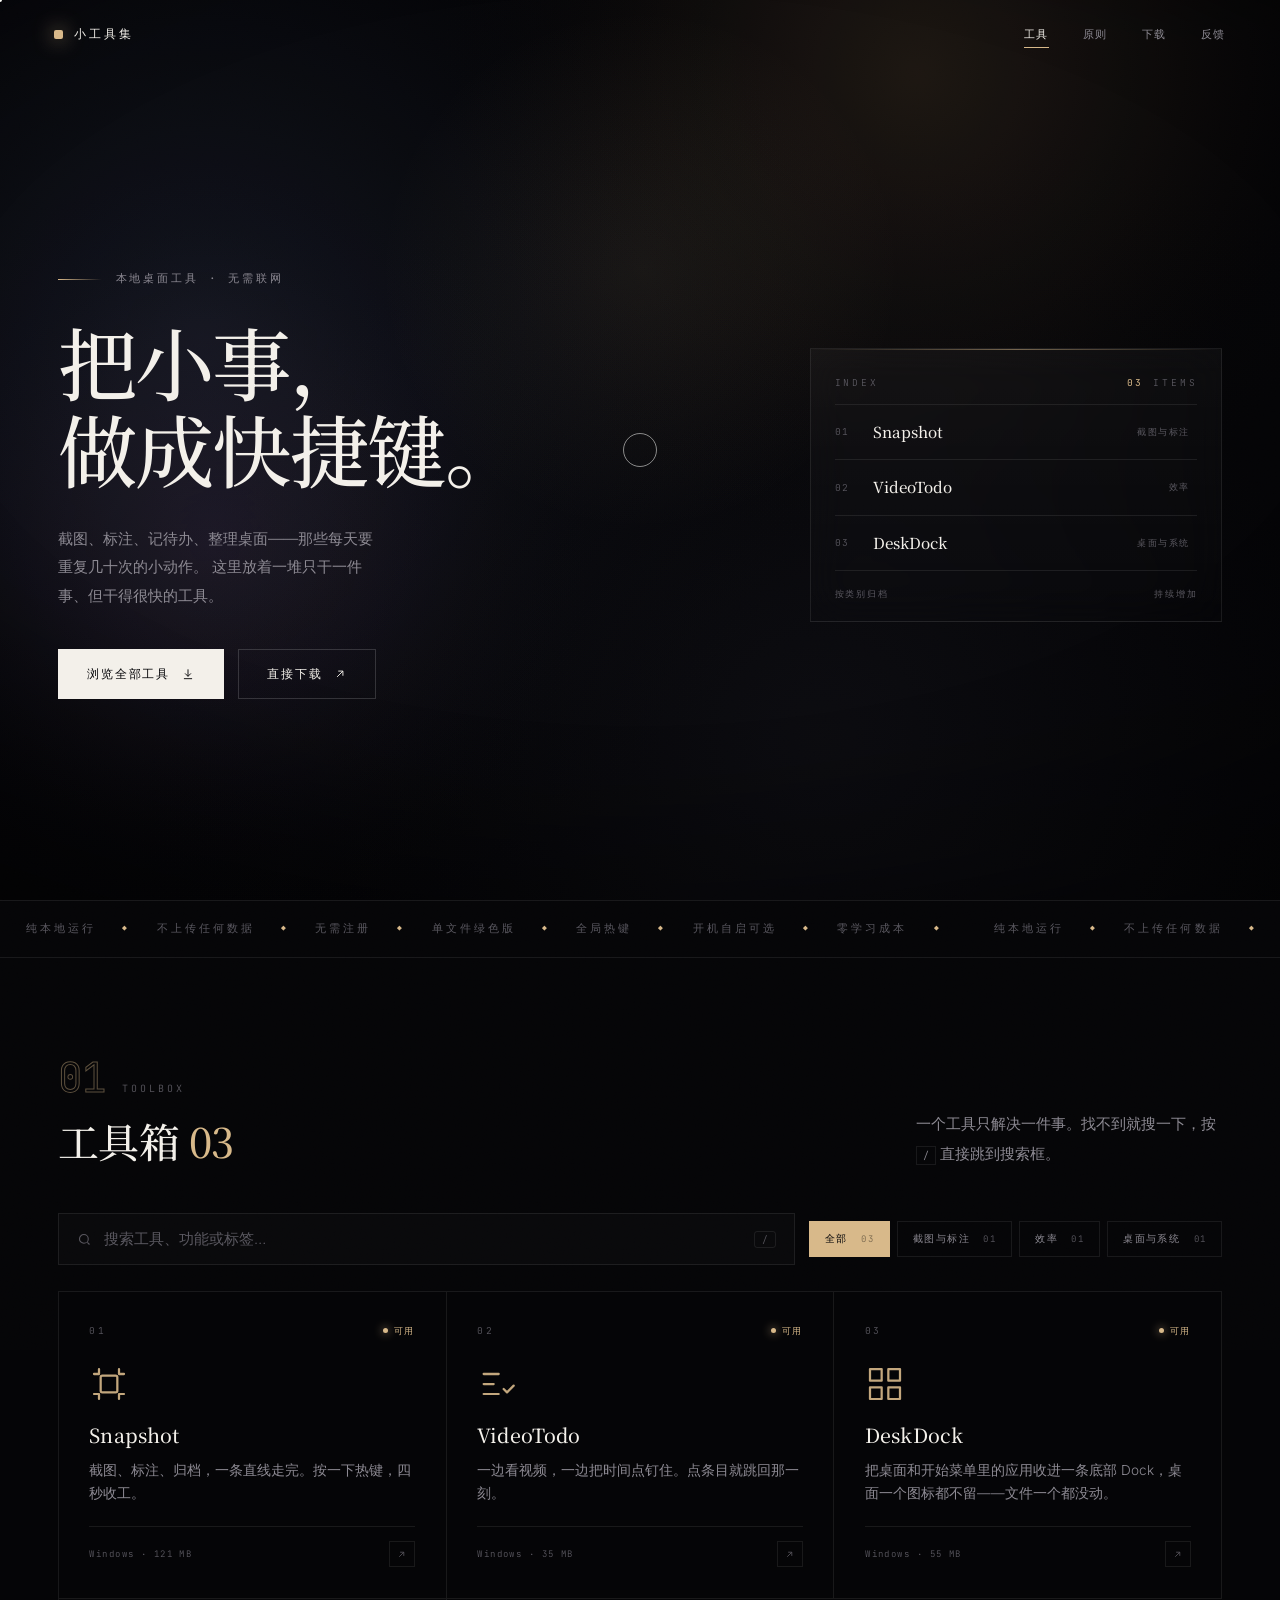
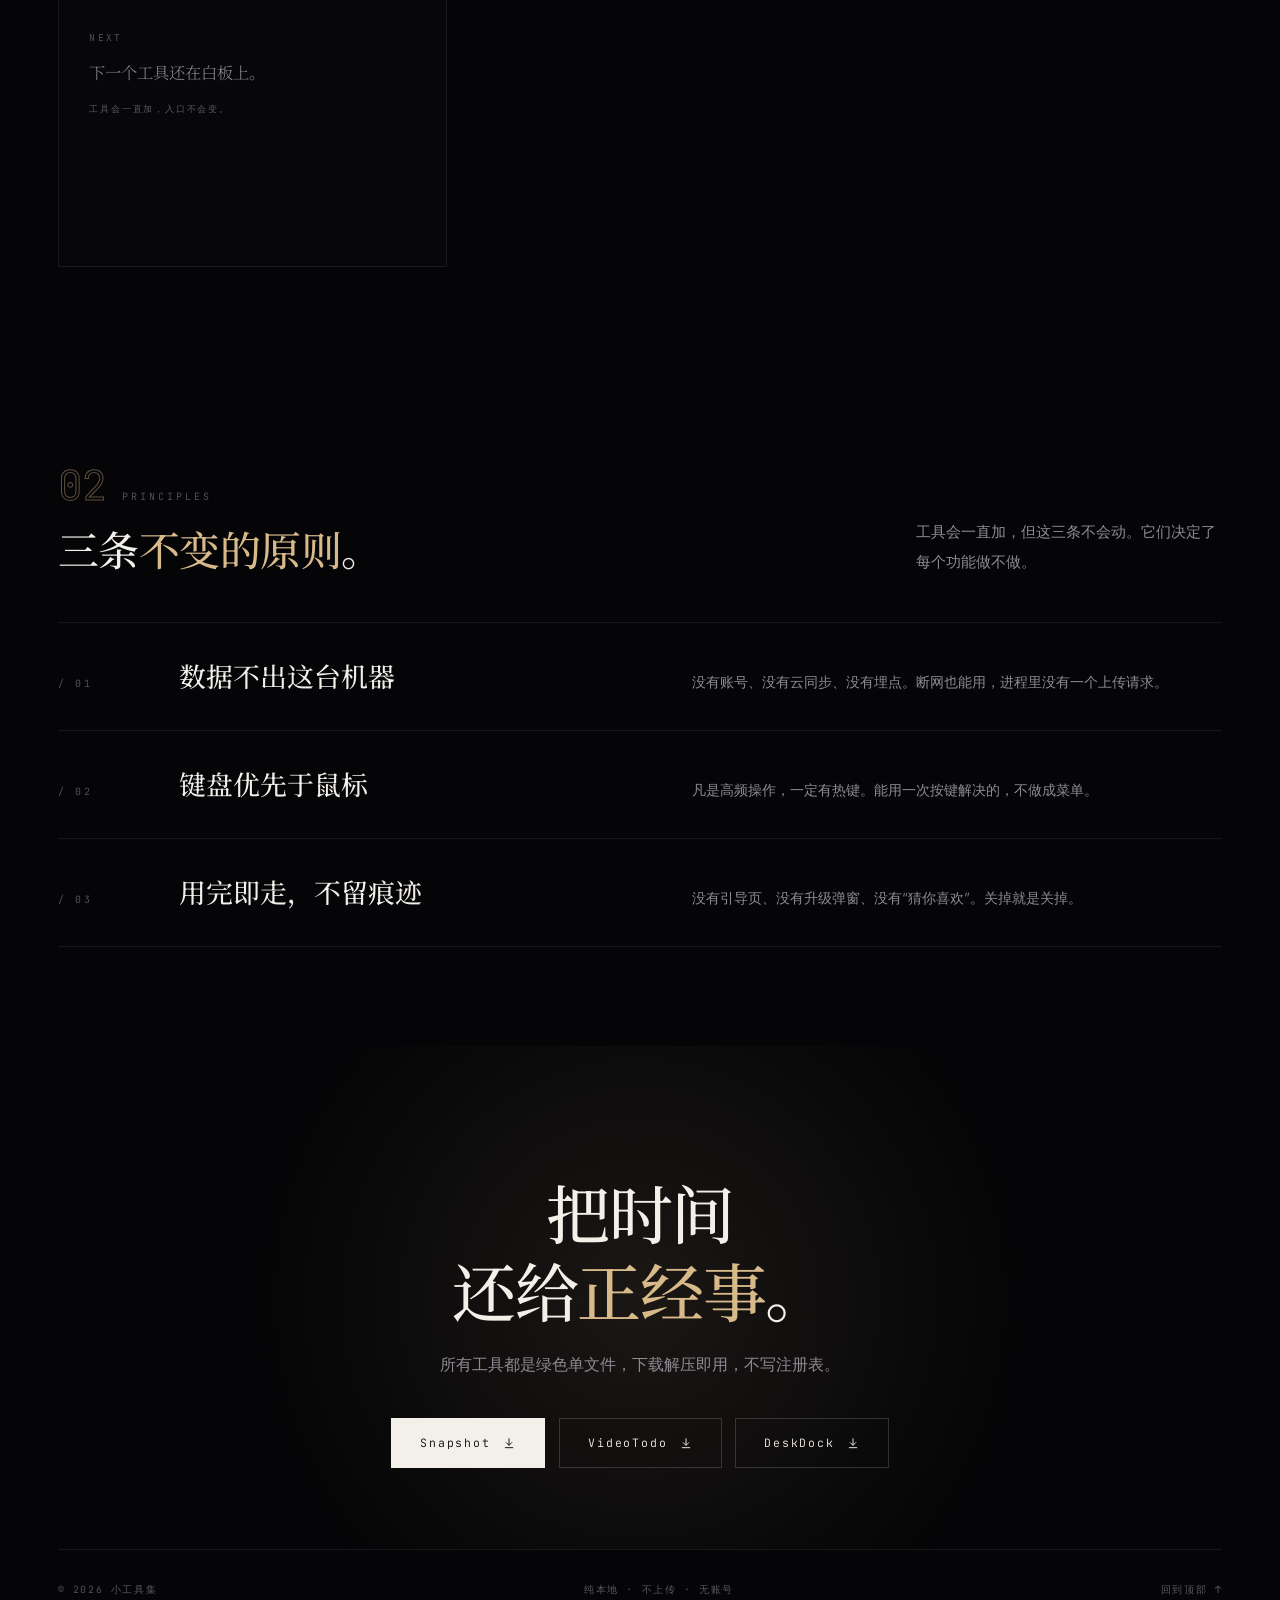
==== index.html @ cf73151f "小工具集站点：目录 + 三个工具详情页 + 反馈渠道 - 首页为工具箱目录：搜索、分类筛选、索引卡，工具清单数据化（assets/tools.js） - Snapshot / VideoTodo / " ====
<!DOCTYPE html>
<html lang="zh-CN">
<head>
<meta charset="UTF-8">
<meta name="viewport" content="width=device-width, initial-scale=1">
<title>小工具集 — 把小事做成快捷键</title>
<meta name="description" content="一堆只干一件事、但干得很快的桌面小工具。Snapshot 截图标注、VideoTodo 视频待办。纯本地运行，不上传任何数据。">
<link rel="icon" type="image/svg+xml" href="assets/favicon.svg">
<meta property="og:title" content="小工具集 — 把小事做成快捷键">
<meta property="og:description" content="一堆只干一件事、但干得很快的桌面小工具。Snapshot 截图标注、VideoTodo 视频待办。纯本地运行，不上传任何数据。">
<meta property="og:image" content="https://luck-l6.github.io/toolbox/assets/og.png">
<meta property="og:type" content="website">
<meta property="og:url" content="https://luck-l6.github.io/toolbox/">
<meta property="og:site_name" content="小工具集">
<meta name="twitter:card" content="summary_large_image">
<link rel="preconnect" href="https://fonts.googleapis.com">
<link rel="preconnect" href="https://fonts.gstatic.com" crossorigin>
<link href="https://fonts.googleapis.com/css2?family=Instrument+Serif:ital@0;1&family=Inter:wght@300;400;500&family=JetBrains+Mono:wght@300;400;500&family=Noto+Serif+SC:wght@300;500;700&display=swap" rel="stylesheet">
<link rel="stylesheet" href="assets/style.css">
</head>
<body>

<div id="loader">
  <div class="load__mark">xiaogj &middot; toolset</div>
  <div class="load__bar"></div>
</div>

<canvas id="field"></canvas>
<div class="spot" id="spot"></div>
<div class="grain"></div>
<div class="vignette"></div>

<div class="cur" id="cur"></div>
<div class="cur-dot" id="curdot"></div>
<div class="progress" id="prog"></div>

<nav class="nav" id="nav">
  <a href="index.html" class="brand"><i></i>小工具集</a>
  <div class="nav__links">
    <a href="#toolbox" aria-current="page">工具</a>
    <a href="#rules">原则</a>
    <a href="#download">下载</a>
    <a href="feedback.html">反馈</a>
  </div>
    <button class="burger" id="burger" aria-label="打开菜单" aria-expanded="false" aria-controls="mmenu">
      <svg viewBox="0 0 24 24"><path d="M4 7h16M4 12h16M4 17h16"/></svg>
    </button>
</nav>
<div class="mmenu" id="mmenu" aria-hidden="true">
  <nav>
    <div class="mm__tag">MENU &middot; 小工具集</div>
    <a href="index.html#toolbox">全部工具</a>
    <a href="feedback.html">反馈</a>
    <a href="index.html#download">下载</a>
    <a href="index.html">回到首页</a>
  </nav>
</div>


<main class="page">

  <!-- HERO -->
  <header class="hero wrap">
    <div>
      <div class="eyebrow">本地桌面工具 &middot; 无需联网</div>

      <h1 class="hero__title">
        <span class="line" data-split>把小事，</span>
        <span class="line" data-split>做成快捷键。</span>
      </h1>

      <p class="hero__sub">
        截图、标注、记待办、整理桌面——那些每天要重复几十次的小动作。
        这里放着一堆只干一件事、但干得很快的工具。
      </p>

      <div class="hero__actions">
        <a href="#toolbox" class="btn btn--fill" data-magnet>
          浏览全部工具
          <svg viewBox="0 0 24 24"><path d="M12 4v12m0 0 5-5m-5 5-5-5M5 20h14"/></svg>
        </a>
        <a href="#download" class="btn" data-magnet>
          直接下载
          <svg viewBox="0 0 24 24"><path d="M7 17 17 7M9 7h8v8"/></svg>
        </a>
      </div>
    </div>

    <!-- 索引卡：首屏就能看到全部工具 -->
    <aside class="index" aria-label="工具索引">
      <div class="index__head">
        <span>INDEX</span>
        <span><b id="idxCount">03</b> ITEMS</span>
      </div>
      <div id="indexList"></div>
      <div class="index__foot">
        <span>按类别归档</span>
        <span>持续增加</span>
      </div>
    </aside>
  </header>

  <div class="ticker">
    <div class="ticker__in" id="ticker">
      <span>纯本地运行 <b>◆</b> 不上传任何数据 <b>◆</b> 无需注册 <b>◆</b> 单文件绿色版 <b>◆</b> 全局热键 <b>◆</b> 开机自启可选 <b>◆</b> 零学习成本 <b>◆</b></span>
    </div>
  </div>

  <!-- 工具箱 -->
  <section class="sec" id="toolbox">
    <div class="wrap">

      <div class="sec__head rv">
        <div>
          <div class="sec__idx">
            <span class="sec__num">01</span>
            <span class="sec__tag">TOOLBOX</span>
          </div>
          <h2 class="sec__title">工具箱 <em id="count">03</em></h2>
        </div>
        <p class="sec__body">一个工具只解决一件事。找不到就搜一下，按 <kbd style="font-family:var(--mono);font-size:10px;border:1px solid var(--line);padding:2px 6px;color:var(--dim)">/</kbd> 直接跳到搜索框。</p>
      </div>

      <div class="bar">
        <div class="finder">
          <svg viewBox="0 0 24 24"><circle cx="11" cy="11" r="7"/><path d="m20 20-3.5-3.5"/></svg>
          <input id="q" type="search" placeholder="搜索工具、功能或标签…" autocomplete="off" aria-label="搜索工具">
          <kbd>/</kbd>
        </div>
        <div class="chips" id="chips"></div>
      </div>

      <div class="tools" id="tools"></div>

      <div class="empty" id="empty">没有匹配的工具 —— 换个词，或者看全部。</div>

    </div>
  </section>

  <!-- 原则 -->
  <section class="sec" id="rules">
    <div class="wrap">
      <div class="sec__head rv">
        <div>
          <div class="sec__idx"><span class="sec__num">02</span><span class="sec__tag">PRINCIPLES</span></div>
          <h2 class="sec__title">三条<em>不变的原则</em>。</h2>
        </div>
        <p class="sec__body">工具会一直加，但这三条不会动。它们决定了每个功能做不做。</p>
      </div>

      <div class="rules rv">
        <div class="rule">
          <div class="rule__n">/ 01</div>
          <div class="rule__t">数据不出这台机器</div>
          <div class="rule__d">没有账号、没有云同步、没有埋点。断网也能用，进程里没有一个上传请求。</div>
        </div>
        <div class="rule">
          <div class="rule__n">/ 02</div>
          <div class="rule__t">键盘优先于鼠标</div>
          <div class="rule__d">凡是高频操作，一定有热键。能用一次按键解决的，不做成菜单。</div>
        </div>
        <div class="rule">
          <div class="rule__n">/ 03</div>
          <div class="rule__t">用完即走，不留痕迹</div>
          <div class="rule__d">没有引导页、没有升级弹窗、没有“猜你喜欢”。关掉就是关掉。</div>
        </div>
      </div>
    </div>
  </section>

  <!-- CTA -->
  <section class="cta" id="download">
    <div class="wrap">
      <h2 class="rv">把时间<br>还给<em>正经事</em>。</h2>
      <p class="rv rv-d1">所有工具都是绿色单文件，下载解压即用，不写注册表。</p>
      <div class="cta__row rv rv-d2">
        <a href="snapshot.html" class="btn btn--fill" data-magnet>Snapshot<svg viewBox="0 0 24 24"><path d="M12 4v12m0 0 5-5m-5 5-5-5M5 20h14"/></svg></a>
        <a href="videotodo.html" class="btn" data-magnet>VideoTodo<svg viewBox="0 0 24 24"><path d="M12 4v12m0 0 5-5m-5 5-5-5M5 20h14"/></svg></a>
        <a href="deskdock.html" class="btn" data-magnet>DeskDock<svg viewBox="0 0 24 24"><path d="M12 4v12m0 0 5-5m-5 5-5-5M5 20h14"/></svg></a>
      </div>
    </div>
  </section>

  <footer class="wrap foot">
    <span>&copy; 2026 小工具集</span>
    <span>纯本地 &middot; 不上传 &middot; 无账号</span>
    <a href="#">回到顶部 ↑</a>
  </footer>

</main>

<script src="assets/tools.js"></script>
<script src="assets/app.js"></script>
<script>
(function(){
  /* 索引卡：从同一份工具数据生成，首屏即全貌 */
  var list = document.getElementById("indexList");
  var cnt = document.getElementById("idxCount");
  if (!list || !window.TOOLS) return;
  if (cnt) cnt.textContent = String(window.TOOLS.length).padStart(2, "0");

  window.TOOLS.forEach(function (t) {
    var dev = t.status === "dev";
    var el = document.createElement(dev ? "div" : "a");
    el.className = "index__row" + (dev ? " dev" : "");
    if (!dev) el.href = t.url;
    el.innerHTML =
      '<span class="index__no">' + t.no + '</span>' +
      '<span class="index__name">' + t.name + '</span>' +
      '<span class="index__cat">' + (dev ? "开发中" : t.catName) + '</span>';
    list.appendChild(el);
  });
})();
</script>
</body>
</html>
---- assets/style.css ----
/* ============================================================
   小工具集 —— 共享样式
   ============================================================ */
*,*::before,*::after{box-sizing:border-box;margin:0;padding:0}

:root{
  --void:#050507;
  --ink:#0a0a0d;
  --paper:#f3f0ea;
  --dim:#8d8a93;
  --dim2:#5a5860;
  --gold:#d8b98a;
  --gold-lt:#f0dcc0;
  --line:rgba(255,255,255,.08);
  --line-2:rgba(255,255,255,.16);
  --ease:cubic-bezier(.22,1,.36,1);
  --ease-io:cubic-bezier(.65,.05,.36,1);
  --sans:"Inter","PingFang SC","Microsoft YaHei",system-ui,sans-serif;
  --hans:"Noto Serif SC","Songti SC","PingFang SC",serif;
  --mono:"JetBrains Mono",ui-monospace,SFMono-Regular,monospace;
}

html{scroll-behavior:smooth}
body{
  background:var(--void);color:var(--paper);font-family:var(--sans);font-weight:300;
  line-height:1.6;overflow-x:hidden;-webkit-font-smoothing:antialiased;text-rendering:optimizeLegibility;
}
img{display:block;max-width:100%}
a{color:inherit;text-decoration:none}
button{font:inherit;color:inherit;background:none;border:0;cursor:pointer}
input{font:inherit}
::selection{background:var(--gold);color:#0a0a0d}
:focus-visible{outline:1px solid var(--gold);outline-offset:4px}

/* ---------- 背景层 ---------- */
#field{position:fixed;inset:0;z-index:0;pointer-events:none;opacity:.9}
.grain{
  position:fixed;inset:-50%;z-index:2;pointer-events:none;opacity:.055;mix-blend-mode:overlay;
  background-image:url("data:image/svg+xml,%3Csvg xmlns='http://www.w3.org/2000/svg' width='240' height='240'%3E%3Cfilter id='n'%3E%3CfeTurbulence type='fractalNoise' baseFrequency='.82' numOctaves='4' stitchTiles='stitch'/%3E%3C/filter%3E%3Crect width='100%25' height='100%25' filter='url(%23n)'/%3E%3C/svg%3E");
  animation:grain 6s steps(6) infinite;
}
@keyframes grain{0%{transform:translate(0,0)}20%{transform:translate(-3%,2%)}40%{transform:translate(2%,-3%)}60%{transform:translate(-2%,-2%)}80%{transform:translate(3%,1%)}100%{transform:translate(0,0)}}
.spot{
  position:fixed;inset:0;z-index:1;pointer-events:none;mix-blend-mode:screen;
  background:radial-gradient(420px circle at var(--mx,50%) var(--my,30%),rgba(216,185,138,.075),transparent 62%);
}
.vignette{position:fixed;inset:0;z-index:1;pointer-events:none;background:radial-gradient(120% 90% at 50% 40%,transparent 45%,rgba(0,0,0,.62) 100%)}

/* ---------- 光标 ---------- */
.cur,.cur-dot{position:fixed;top:0;left:0;z-index:9999;pointer-events:none;border-radius:50%;mix-blend-mode:difference}
.cur{width:34px;height:34px;border:1px solid rgba(255,255,255,.55);margin:-17px 0 0 -17px;transition:width .3s var(--ease),height .3s var(--ease),margin .3s var(--ease),border-color .3s}
.cur-dot{width:4px;height:4px;background:#fff;margin:-2px 0 0 -2px}
body.hovering .cur{width:64px;height:64px;margin:-32px 0 0 -32px;border-color:rgba(216,185,138,.9)}
@media (hover:none){.cur,.cur-dot{display:none}}

/* ---------- 载入 ---------- */
#loader{position:fixed;inset:0;z-index:10000;background:var(--void);display:grid;place-items:center;transition:transform 1.1s var(--ease),opacity .8s ease .25s}
#loader.done{transform:translateY(-101%);opacity:0;pointer-events:none}
.load__mark{font-family:var(--mono);font-size:11px;letter-spacing:.5em;text-transform:uppercase;color:var(--dim);opacity:0;animation:loadIn .9s var(--ease) .1s forwards}
.load__bar{position:absolute;bottom:0;left:0;height:1px;width:0;background:var(--gold);animation:loadBar 1.5s var(--ease-io) forwards}
@keyframes loadIn{to{opacity:1;letter-spacing:.32em}}
@keyframes loadBar{to{width:100%}}

/* ---------- 布局 ---------- */
.page{position:relative;z-index:3}
.wrap{width:min(1220px,91vw);margin:0 auto}
.progress{position:fixed;top:0;left:0;height:1px;width:100%;background:var(--gold);transform:scaleX(0);transform-origin:0 50%;z-index:1000;opacity:.65}

/* ---------- 导航 ---------- */
.nav{position:fixed;top:0;left:0;right:0;z-index:900;display:flex;align-items:center;justify-content:space-between;padding:22px min(4.5vw,54px);transition:padding .5s var(--ease),background .5s ease,border-color .5s;border-bottom:1px solid transparent}
.nav.shrink{padding:14px min(4.5vw,54px);background:rgba(5,5,7,.62);backdrop-filter:blur(18px) saturate(1.4);-webkit-backdrop-filter:blur(18px) saturate(1.4);border-bottom-color:var(--line)}
.brand{display:flex;align-items:center;gap:11px;font-family:var(--mono);font-size:12px;letter-spacing:.24em;color:var(--paper)}
.brand i{width:9px;height:9px;display:block;background:var(--gold);border-radius:2px;box-shadow:0 0 20px rgba(216,185,138,.85);animation:pulse 3.4s ease-in-out infinite}
@keyframes pulse{0%,100%{opacity:1;transform:scale(1)}50%{opacity:.45;transform:scale(.78)}}
.nav__links{display:flex;gap:34px;font-family:var(--mono);font-size:11px;letter-spacing:.14em;color:var(--dim)}
.nav__links a{position:relative;padding:4px 0;transition:color .35s}
.nav__links a::after{content:"";position:absolute;left:0;bottom:0;width:100%;height:1px;background:var(--gold);transform:scaleX(0);transform-origin:0 50%;transition:transform .45s var(--ease)}
.nav__links a:hover,.nav__links a[aria-current]{color:var(--paper)}
.nav__links a:hover::after,.nav__links a[aria-current]::after{transform:scaleX(1)}
@media(max-width:760px){.nav__links{display:none}}

/* ---------- 文字 ---------- */
.eyebrow{display:flex;align-items:center;gap:14px;font-family:var(--mono);font-size:11px;letter-spacing:.26em;color:var(--dim)}
.eyebrow::before{content:"";width:44px;height:1px;background:linear-gradient(90deg,var(--gold),transparent)}
.mask{display:inline-block;overflow:hidden;vertical-align:bottom;padding-bottom:.14em;margin-bottom:-.14em}
.mask > span{display:inline-block;transform:translateY(112%);transition:transform 1.2s var(--ease)}
.ready .mask > span{transform:translateY(0)}

/* ---------- HERO ---------- */
.hero{min-height:min(100svh,900px);display:grid;grid-template-columns:minmax(0,1.3fr) minmax(0,.78fr);gap:clamp(34px,5vw,80px);align-items:center;padding:150px 0 80px;position:relative}
@media(max-width:980px){.hero{grid-template-columns:1fr;min-height:auto;padding:130px 0 60px;gap:46px}}
.hero__title{font-family:var(--hans);font-weight:500;font-size:clamp(2.6rem,6.2vw,5.6rem);line-height:1.1;letter-spacing:-.02em;margin:30px 0 0}
.hero__title .line{display:block}
.hero__sub{max-width:36ch;margin-top:32px;color:var(--dim);font-size:clamp(.95rem,1.1vw,1.05rem);line-height:1.9;opacity:0;transform:translateY(18px);transition:opacity 1s ease .7s,transform 1s var(--ease) .7s}
.ready .hero__sub{opacity:1;transform:none}
.hero__actions{display:flex;gap:14px;margin-top:38px;flex-wrap:wrap;opacity:0;transform:translateY(18px);transition:opacity 1s ease .9s,transform 1s var(--ease) .9s}
.ready .hero__actions{opacity:1;transform:none}

/* ---------- 索引卡 ---------- */
.index{
  border:1px solid var(--line);background:linear-gradient(180deg,rgba(255,255,255,.035),rgba(255,255,255,.008));
  backdrop-filter:blur(20px);-webkit-backdrop-filter:blur(20px);
  padding:26px 24px 20px;position:relative;overflow:hidden;
  opacity:0;transform:translateY(24px);transition:opacity 1s ease .95s,transform 1s var(--ease) .95s;
}
.ready .index{opacity:1;transform:none}
.index::before{content:"";position:absolute;left:0;top:0;width:100%;height:1px;background:linear-gradient(90deg,transparent,var(--gold),transparent);opacity:.5}
.index__head{display:flex;justify-content:space-between;align-items:baseline;padding-bottom:14px;border-bottom:1px solid var(--line);font-family:var(--mono);font-size:9.5px;letter-spacing:.3em;color:var(--dim2)}
.index__head b{color:var(--gold);font-weight:400}
.index__row{display:grid;grid-template-columns:26px 1fr auto;gap:12px;align-items:center;padding:15px 8px 15px 0;border-bottom:1px solid var(--line);position:relative;transition:padding .45s var(--ease),color .35s}
.index__row::after{content:"";position:absolute;left:0;bottom:-1px;width:100%;height:1px;background:var(--gold);transform:scaleX(0);transform-origin:0 50%;transition:transform .5s var(--ease)}
.index__row:hover{padding-left:8px}
.index__row:hover::after{transform:scaleX(1)}
.index__row:hover .index__name{color:var(--gold)}
.index__no{font-family:var(--mono);font-size:9.5px;color:var(--dim2);letter-spacing:.1em}
.index__name{font-family:var(--hans);font-size:.95rem;font-weight:500;transition:color .35s}
.index__cat{font-family:var(--mono);font-size:9px;letter-spacing:.16em;color:var(--dim2)}
.index__row.dev{opacity:.55}
.index__foot{margin-top:16px;font-family:var(--mono);font-size:9px;letter-spacing:.2em;color:var(--dim2);display:flex;justify-content:space-between}

/* ---------- 按钮 ---------- */
.btn{position:relative;display:inline-flex;align-items:center;gap:11px;padding:15px 28px;border:1px solid var(--line-2);font-family:var(--mono);font-size:11.5px;letter-spacing:.16em;color:var(--paper);overflow:hidden;isolation:isolate;transition:color .45s var(--ease),border-color .45s,transform .5s var(--ease);will-change:transform}
.btn::before{content:"";position:absolute;inset:0;z-index:-1;background:linear-gradient(100deg,var(--gold),var(--gold-lt));transform:translateY(101%);transition:transform .55s var(--ease)}
.btn:hover{color:#07070a;border-color:var(--gold)}
.btn:hover::before{transform:translateY(0)}
.btn--fill{background:var(--paper);color:#07070a;border-color:var(--paper)}
.btn--fill::before{background:linear-gradient(100deg,var(--gold),var(--gold-lt))}
.btn svg{width:14px;height:14px;stroke:currentColor;fill:none;stroke-width:1.6;transition:transform .45s var(--ease)}
.btn:hover svg{transform:translate(2px,-2px)}

/* ---------- 跑马灯 ---------- */
.ticker{border-top:1px solid var(--line);border-bottom:1px solid var(--line);overflow:hidden;padding:19px 0;position:relative}
.ticker__in{display:flex;width:max-content;animation:slide 40s linear infinite}
.ticker:hover .ticker__in{animation-play-state:paused}
.ticker span{font-family:var(--mono);font-size:11px;letter-spacing:.28em;color:var(--dim2);padding:0 26px;white-space:nowrap;display:flex;align-items:center;gap:26px}
.ticker b{color:var(--gold);font-weight:400;font-size:8px}
@keyframes slide{to{transform:translateX(-50%)}}

/* ---------- 章节 ---------- */
.sec{padding:clamp(80px,11vh,130px) 0;position:relative}
.sec__head{display:flex;justify-content:space-between;align-items:flex-end;gap:30px;flex-wrap:wrap;margin-bottom:clamp(34px,5vh,54px)}
.sec__idx{display:flex;align-items:baseline;gap:16px;margin-bottom:16px}
.sec__num{font-family:var(--mono);font-size:clamp(1.9rem,3.2vw,2.8rem);font-weight:300;line-height:1;color:transparent;-webkit-text-stroke:1px rgba(216,185,138,.42);letter-spacing:-.02em}
.sec__tag{font-family:var(--mono);font-size:10px;letter-spacing:.3em;color:var(--dim2)}
.sec__title{font-family:var(--hans);font-weight:500;font-size:clamp(1.6rem,3.2vw,2.7rem);line-height:1.34;letter-spacing:-.012em}
.sec__title em{font-style:normal;color:var(--gold)}
.sec__body{color:var(--dim);font-size:.95rem;line-height:1.95;max-width:34ch}

/* ---------- 工具箱工具栏 ---------- */
.bar{display:flex;gap:14px;align-items:center;flex-wrap:wrap;margin-bottom:26px}
.finder{display:flex;align-items:center;gap:12px;flex:1 1 300px;min-width:240px;height:52px;padding:0 18px;border:1px solid var(--line);background:rgba(255,255,255,.018);transition:border-color .4s,background .4s}
.finder:focus-within{border-color:rgba(216,185,138,.45);background:rgba(216,185,138,.035)}
.finder svg{width:15px;height:15px;stroke:var(--dim2);fill:none;stroke-width:1.7;flex:0 0 auto}
.finder input{flex:1;background:none;border:0;outline:0;color:var(--paper);font-size:.92rem;font-weight:300;min-width:0}
.finder input::placeholder{color:var(--dim2)}
.finder kbd{font-family:var(--mono);font-size:9.5px;color:var(--dim2);border:1px solid var(--line);border-radius:3px;padding:3px 7px;line-height:1}
.chips{display:flex;gap:7px;flex-wrap:wrap}
.chip{font-family:var(--mono);font-size:10px;letter-spacing:.14em;color:var(--dim);border:1px solid var(--line);padding:9px 15px;transition:color .35s,border-color .35s,background .35s}
.chip i{font-style:normal;color:var(--dim2);margin-left:6px;font-size:9px}
.chip:hover{color:var(--paper);border-color:var(--line-2)}
.chip.on{color:#08080a;background:var(--gold);border-color:var(--gold)}
.chip.on i{color:rgba(0,0,0,.45)}

/* ---------- 工具网格 ---------- */
.tools{display:grid;grid-template-columns:repeat(3,1fr);border-top:1px solid var(--line);border-left:1px solid var(--line)}
@media(max-width:900px){.tools{grid-template-columns:repeat(2,1fr)}}
@media(max-width:600px){.tools{grid-template-columns:1fr}}
.tool{
  background:var(--void);padding:clamp(24px,2.4vw,32px);position:relative;overflow:hidden;
  display:flex;flex-direction:column;min-height:268px;
  border-right:1px solid var(--line);border-bottom:1px solid var(--line);
  transition:background .5s ease;
  animation:cardIn .75s var(--ease) backwards;
}
.tool:nth-child(1){animation-delay:.02s}
.tool:nth-child(2){animation-delay:.09s}
.tool:nth-child(3){animation-delay:.16s}
.tool:nth-child(4){animation-delay:.23s}
.tool:nth-child(5){animation-delay:.30s}
.tool:nth-child(6){animation-delay:.37s}
@keyframes cardIn{from{opacity:0;transform:translateY(22px)}to{opacity:1;transform:none}}
.tool::after{content:"";position:absolute;inset:0;opacity:0;transition:opacity .6s;pointer-events:none;background:radial-gradient(340px circle at var(--cx,50%) var(--cy,50%),rgba(216,185,138,.1),transparent 62%)}
.tool:hover{background:#08080b}
.tool:hover::after{opacity:1}
.tool__top{display:flex;justify-content:space-between;align-items:center;font-family:var(--mono);font-size:9.5px;letter-spacing:.24em;color:var(--dim2)}
.tool__st{display:flex;align-items:center;gap:6px;color:var(--gold);font-size:9px;letter-spacing:.16em}
.tool__st i{width:5px;height:5px;border-radius:50%;background:var(--gold);box-shadow:0 0 10px var(--gold)}
.tool__st--dev{color:var(--dim2)}
.tool__st--dev i{background:var(--dim2);box-shadow:none;animation:pulse 2.4s ease-in-out infinite}
.tool__icon{width:40px;height:40px;margin:26px 0 0;color:var(--gold);opacity:.9;transition:transform .55s var(--ease),opacity .4s}
.tool__icon svg{width:100%;height:100%;stroke:currentColor;fill:none;stroke-width:1.35;stroke-linecap:round;stroke-linejoin:round}
.tool:hover .tool__icon{transform:translateY(-3px) scale(1.06);opacity:1}
.tool__name{font-family:var(--hans);font-size:1.22rem;font-weight:500;margin:16px 0 7px;letter-spacing:.005em;transition:color .4s}
.tool:hover .tool__name{color:var(--gold)}
.tool__desc{font-size:.85rem;color:var(--dim);line-height:1.75;flex:1}
.tool__foot{display:flex;justify-content:space-between;align-items:center;margin-top:20px;padding-top:14px;border-top:1px solid var(--line);font-family:var(--mono);font-size:9px;letter-spacing:.16em;color:var(--dim2)}
.tool__go{width:26px;height:26px;display:grid;place-items:center;border:1px solid var(--line);transition:background .4s,border-color .4s,transform .45s var(--ease)}
.tool__go svg{width:11px;height:11px;stroke:currentColor;fill:none;stroke-width:1.8}
.tool:hover .tool__go{background:var(--gold);border-color:var(--gold);color:#08080a;transform:translate(2px,-2px)}

.tool--soon{background:rgba(255,255,255,.012)}
.tool--soon .soon{font-family:var(--mono);font-size:9.5px;letter-spacing:.24em;color:var(--dim2);margin-bottom:14px}
.tool--soon p{font-family:var(--hans);font-size:1.02rem;color:var(--dim);line-height:1.7;max-width:22ch}
.tool--soon span{display:block;margin-top:16px;font-family:var(--mono);font-size:9px;letter-spacing:.2em;color:var(--dim2)}

.empty{padding:70px 0;text-align:center;color:var(--dim2);font-family:var(--mono);font-size:11px;letter-spacing:.24em;display:none}
.empty.on{display:block}

/* ---------- 渐显 ---------- */
.rv{opacity:0;transform:translateY(28px);transition:opacity 1s var(--ease),transform 1s var(--ease)}
.rv.in{opacity:1;transform:none}
.rv-d1{transition-delay:.08s}.rv-d2{transition-delay:.16s}.rv-d3{transition-delay:.24s}

/* ---------- 原则 ---------- */
.rules{border-top:1px solid var(--line)}
.rule{display:grid;grid-template-columns:70px 1fr 1.15fr;gap:clamp(18px,4vw,60px);align-items:baseline;padding:clamp(24px,3.8vh,40px) 0;border-bottom:1px solid var(--line);position:relative;transition:padding .6s var(--ease)}
.rule::before{content:"";position:absolute;left:0;right:0;top:0;height:1px;background:var(--gold);transform:scaleX(0);transform-origin:0 50%;transition:transform .8s var(--ease)}
.rule:hover::before{transform:scaleX(1)}
.rule:hover{padding-left:16px}
.rule__n{font-family:var(--mono);font-size:10px;letter-spacing:.28em;color:var(--dim2)}
.rule__t{font-family:var(--hans);font-size:clamp(1.2rem,2.1vw,1.7rem);font-weight:500;line-height:1.4}
.rule__d{color:var(--dim);font-size:.88rem;line-height:1.9}
@media(max-width:700px){.rule{grid-template-columns:1fr;gap:10px}.rule__n{margin-bottom:4px}}

/* ---------- CTA ---------- */
.cta{padding:clamp(90px,14vh,160px) 0 clamp(70px,9vh,110px);text-align:center;position:relative;overflow:hidden}
.cta::before{content:"";position:absolute;left:50%;top:50%;width:min(900px,120vw);height:min(900px,120vw);transform:translate(-50%,-50%);pointer-events:none;background:radial-gradient(circle,rgba(216,185,138,.1),transparent 62%);animation:breathe 7s ease-in-out infinite}
@keyframes breathe{0%,100%{opacity:.55;transform:translate(-50%,-50%) scale(1)}50%{opacity:1;transform:translate(-50%,-50%) scale(1.12)}}
.cta h2{font-family:var(--hans);font-weight:500;font-size:clamp(2rem,5vw,4rem);line-height:1.22;letter-spacing:-.02em;position:relative}
.cta h2 em{font-style:normal;color:var(--gold)}
.cta p{color:var(--dim);margin:24px auto 0;max-width:40ch;position:relative}
.cta__row{display:flex;gap:14px;justify-content:center;margin-top:40px;position:relative;flex-wrap:wrap}

/* ---------- 页脚 ---------- */
.foot{border-top:1px solid var(--line);padding:32px 0 30px;display:flex;justify-content:space-between;gap:20px;align-items:center;flex-wrap:wrap;font-family:var(--mono);font-size:10px;letter-spacing:.16em;color:var(--dim2)}
.foot a:hover{color:var(--gold)}

/* ============================================================
   详情页
   ============================================================ */
.dhead{padding:clamp(130px,17vh,190px) 0 clamp(40px,6vh,70px);position:relative}
.back{display:inline-flex;align-items:center;gap:9px;font-family:var(--mono);font-size:10px;letter-spacing:.2em;color:var(--dim2);margin-bottom:34px;transition:color .35s}
.back svg{width:12px;height:12px;stroke:currentColor;fill:none;stroke-width:1.8;transition:transform .4s var(--ease)}
.back:hover{color:var(--gold)}
.back:hover svg{transform:translateX(-3px)}
.dhead__grid{display:grid;grid-template-columns:minmax(0,1.15fr) minmax(0,.85fr);gap:clamp(30px,5vw,70px);align-items:end}
@media(max-width:880px){.dhead__grid{grid-template-columns:1fr;gap:30px}}
.dhead h1{font-family:var(--hans);font-weight:500;font-size:clamp(2.2rem,5.2vw,4.2rem);line-height:1.14;letter-spacing:-.02em;margin-top:22px}
.dhead__lead{color:var(--dim);font-size:1rem;line-height:1.95;max-width:32ch}
.spec{border-top:1px solid var(--line);margin-top:28px}
.spec div{display:flex;justify-content:space-between;padding:11px 0;border-bottom:1px solid var(--line);font-family:var(--mono);font-size:10px;letter-spacing:.14em;color:var(--dim2)}
.spec div b{color:var(--paper);font-weight:400}

.pin{position:relative;height:280vh}
.pin__stick{position:sticky;top:0;height:100svh;display:grid;grid-template-columns:minmax(0,1.45fr) minmax(0,.58fr);align-items:center;gap:clamp(24px,4vw,64px)}
@media(max-width:900px){.pin{height:auto}.pin__stick{position:static;height:auto;grid-template-columns:1fr;padding:50px 0}}
.stage{perspective:1500px;perspective-origin:50% 45%}
.stage__inner{transform-style:preserve-3d;will-change:transform;transform:rotateX(26deg) scale(.9) translateZ(0)}

.frame{position:relative;overflow:hidden;background:#0c0c10;border:1px solid rgba(255,255,255,.1);box-shadow:0 90px 140px -60px rgba(0,0,0,.95),0 30px 60px -30px rgba(0,0,0,.8),0 0 0 1px rgba(255,255,255,.04) inset,0 1px 0 rgba(255,255,255,.11) inset}
.frame__bar{display:flex;align-items:center;gap:7px;padding:11px 14px;background:linear-gradient(180deg,rgba(255,255,255,.055),rgba(255,255,255,.012));border-bottom:1px solid rgba(255,255,255,.075)}
.frame__bar i{width:9px;height:9px;border-radius:50%;background:rgba(255,255,255,.16)}
.frame__bar i:nth-child(1){background:#e0655a}.frame__bar i:nth-child(2){background:#d9a441}.frame__bar i:nth-child(3){background:#5fae5c}
.frame__url{margin-left:12px;font-family:var(--mono);font-size:9.5px;letter-spacing:.12em;color:rgba(255,255,255,.3)}
.frame__glare{position:absolute;inset:0;pointer-events:none;opacity:0;transition:opacity .6s;background:radial-gradient(600px circle at var(--gx,50%) var(--gy,50%),rgba(255,255,255,.1),transparent 45%)}
.frame:hover .frame__glare{opacity:1}
.frame img{width:100%;display:block}

.steps{display:flex;flex-direction:column;gap:2px}
.step{padding:16px 0 16px 22px;border-left:1px solid var(--line);position:relative;opacity:.3;transition:opacity .6s var(--ease),padding .6s var(--ease)}
.step::before{content:"";position:absolute;left:-1px;top:0;bottom:0;width:1px;background:var(--gold);transform:scaleY(0);transform-origin:50% 0;transition:transform .7s var(--ease)}
.step.on{opacity:1;padding-left:28px}
.step.on::before{transform:scaleY(1)}
.step__k{font-family:var(--mono);font-size:9.5px;letter-spacing:.28em;color:var(--gold);opacity:0;transition:opacity .5s}
.step.on .step__k{opacity:1}
.step__t{font-family:var(--hans);font-size:1rem;font-weight:500;margin-top:5px}
.step__d{font-size:.81rem;color:var(--dim);margin-top:4px;line-height:1.72;max-height:0;overflow:hidden;transition:max-height .6s var(--ease),opacity .5s;opacity:0}
.step.on .step__d{max-height:84px;opacity:1}

.strip{overflow:hidden;padding:clamp(38px,5vh,64px) 0;border-top:1px solid var(--line);border-bottom:1px solid var(--line);margin-top:clamp(50px,8vh,90px)}
.strip__rail{display:flex;gap:24px;width:max-content;will-change:transform;padding-left:4.5vw}
.strip figure{width:clamp(280px,32vw,460px);flex:0 0 auto;overflow:hidden;border:1px solid var(--line);position:relative;background:#0c0c10;transition:border-color .5s,transform .6s var(--ease)}
.strip figure:hover{border-color:rgba(216,185,138,.5);transform:translateY(-6px)}
.strip img{width:100%;opacity:.7;transition:opacity .6s ease}
.strip figure:hover img{opacity:1}
.strip figcaption{position:absolute;left:0;right:0;bottom:0;padding:11px 14px;font-family:var(--mono);font-size:9px;letter-spacing:.22em;color:var(--dim);background:linear-gradient(0deg,rgba(0,0,0,.92),transparent)}

.duo{display:grid;grid-template-columns:1fr 1fr;gap:clamp(18px,2.4vw,34px);align-items:start}
.duo > div:nth-child(2){margin-top:clamp(30px,7vw,90px)}
@media(max-width:760px){.duo{grid-template-columns:1fr}.duo > div:nth-child(2){margin-top:0}}
.plate{overflow:hidden;border:1px solid var(--line);background:#0b0b0f;box-shadow:0 50px 90px -55px #000}
.plate img{width:100%}
.plate__cap{font-family:var(--mono);font-size:9px;letter-spacing:.22em;color:var(--dim2);margin-top:12px}

/* 主图 + 浮窗 */
.vshow{position:relative;max-width:860px;margin:0 auto;padding:0 clamp(0px,4vw,56px)}
.vshow .frame{border-radius:10px}
.vshow__float{
  position:absolute;right:0;top:-56px;width:min(300px,36%);z-index:5;
  border-radius:8px;overflow:hidden;
  border:1px solid rgba(255,255,255,.14);
  box-shadow:0 50px 90px -35px rgba(0,0,0,.95),0 0 0 1px rgba(255,255,255,.05) inset;
  will-change:transform;
}
.vshow__float--dock{
  top:auto;bottom:clamp(10px,2.4vw,26px);right:auto;left:50%;
  transform:translateX(-50%);
  width:min(620px,82%);
  border-radius:12px;
  transition:transform .6s var(--ease);
}
.vshow:hover .vshow__float--dock{transform:translateX(-50%) translateY(-8px)}
.vshow__float img{width:100%;display:block}
.vshow__cap{display:flex;justify-content:space-between;margin-top:14px;font-family:var(--mono);font-size:9px;letter-spacing:.22em;color:var(--dim2)}
@media(max-width:760px){.vshow__float{top:-30px;right:-6px}}

.feat{display:grid;grid-template-columns:repeat(4,1fr);gap:1px;background:var(--line);border:1px solid var(--line);margin-top:clamp(46px,7vh,80px)}
@media(max-width:900px){.feat{grid-template-columns:repeat(2,1fr)}}
@media(max-width:520px){.feat{grid-template-columns:1fr}}
.feat__c{background:var(--void);padding:clamp(22px,2.4vw,34px);position:relative;overflow:hidden;transition:background .5s ease}
.feat__c::after{content:"";position:absolute;inset:0;opacity:0;transition:opacity .6s;background:radial-gradient(300px circle at var(--cx,50%) var(--cy,50%),rgba(216,185,138,.09),transparent 60%)}
.feat__c:hover{background:#08080b}
.feat__c:hover::after{opacity:1}
.feat__n{font-family:var(--mono);font-size:9.5px;letter-spacing:.28em;color:var(--gold);opacity:.7}
.feat__t{font-family:var(--hans);font-size:1rem;font-weight:500;margin:15px 0 8px}
.feat__d{font-size:.81rem;color:var(--dim);line-height:1.8}

.next{display:flex;justify-content:space-between;align-items:center;gap:24px;border-top:1px solid var(--line);padding:44px 0;flex-wrap:wrap;transition:padding .6s var(--ease)}
.next:hover{padding-left:14px}
.next__k{font-family:var(--mono);font-size:9.5px;letter-spacing:.3em;color:var(--dim2)}
.next__n{font-family:var(--hans);font-size:clamp(1.4rem,3vw,2.2rem);font-weight:500;margin-top:8px;transition:color .4s}
.next:hover .next__n{color:var(--gold)}
.next svg{width:26px;height:26px;stroke:var(--gold);fill:none;stroke-width:1.3;transition:transform .5s var(--ease)}
.next:hover svg{transform:translate(6px,-6px)}

@media (prefers-reduced-motion:reduce){
  *{animation-duration:.001ms!important;animation-iteration-count:1!important;transition-duration:.001ms!important;scroll-behavior:auto!important}
  .mask > span{transform:none!important}
  .hero__sub,.hero__actions,.index{opacity:1!important;transform:none!important}
  .rv{opacity:1!important;transform:none!important}
}

/* ============================================================
   反馈页
   ============================================================ */
.fb{padding-bottom:clamp(60px,9vh,110px)}
.fb__grid{display:grid;grid-template-columns:minmax(0,.72fr) minmax(0,1.28fr);gap:clamp(36px,5.5vw,88px);align-items:start}
@media(max-width:920px){.fb__grid{grid-template-columns:1fr;gap:44px}}
.fb__side{position:sticky;top:110px}
@media(max-width:920px){.fb__side{position:static}}
.fb__points{margin-top:8px;border-top:1px solid var(--line)}
.fb__points div{display:flex;gap:14px;padding:15px 0;border-bottom:1px solid var(--line);font-size:.83rem;color:var(--dim);line-height:1.75;align-items:flex-start}
.fb__points b{font-family:var(--mono);font-size:9px;letter-spacing:.2em;color:var(--gold);padding-top:4px;flex:0 0 auto;font-weight:400}

/* 类型卡片 */
.types{display:grid;grid-template-columns:repeat(3,1fr);gap:1px;background:var(--line);border:1px solid var(--line);margin-bottom:34px}
@media(max-width:680px){.types{grid-template-columns:1fr}}
.type{background:var(--void);padding:20px 18px 18px;text-align:left;position:relative;transition:background .4s}
.type:hover{background:#08080b}
.type.on{background:rgba(216,185,138,.055)}
.type::before{content:"";position:absolute;left:0;right:0;top:0;height:1px;background:var(--gold);transform:scaleX(0);transform-origin:0 50%;transition:transform .6s var(--ease)}
.type.on::before{transform:scaleX(1)}
.type__k{font-family:var(--mono);font-size:9px;letter-spacing:.24em;color:var(--dim2);display:flex;align-items:center;gap:7px;transition:color .4s}
.type.on .type__k{color:var(--gold)}
.type__k i{width:5px;height:5px;border-radius:50%;border:1px solid currentColor;flex:0 0 auto;transition:.35s}
.type.on .type__k i{background:var(--gold);border-color:var(--gold);box-shadow:0 0 8px var(--gold)}
.type b{display:block;margin-top:10px;font-family:var(--hans);font-weight:500;font-size:.96rem;letter-spacing:.005em}
.type > span{display:block;margin-top:6px;font-size:.74rem;color:var(--dim);line-height:1.65}
.type > svg{position:absolute;right:13px;top:16px;width:17px;height:17px;stroke:var(--dim2);fill:none;stroke-width:1.35;stroke-linecap:round;stroke-linejoin:round;transition:stroke .4s,transform .5s var(--ease)}
.type.on > svg{stroke:var(--gold);transform:translateY(-1px)}

/* 表单字段 */
.field{margin-bottom:24px}
.field[hidden]{display:none}
.field > label{display:flex;justify-content:space-between;align-items:baseline;gap:12px;font-family:var(--mono);font-size:9.5px;letter-spacing:.2em;color:var(--dim2);margin-bottom:10px}
.field > label u{text-decoration:none;font-size:8.5px;letter-spacing:.14em;opacity:.75}
.field input,.field textarea,.field select{
  width:100%;background:rgba(255,255,255,.02);border:1px solid var(--line);color:var(--paper);
  padding:13px 15px;font-size:.9rem;font-weight:300;font-family:var(--sans);outline:0;border-radius:0;
  transition:border-color .4s,background .4s;
}
.field textarea{min-height:152px;resize:vertical;line-height:1.85}
.field input:focus,.field textarea:focus,.field select:focus{border-color:rgba(216,185,138,.52);background:rgba(216,185,138,.03)}
.field input::placeholder,.field textarea::placeholder{color:var(--dim2)}
.field select{
  appearance:none;-webkit-appearance:none;cursor:pointer;padding-right:40px;
  background-image:url("data:image/svg+xml,%3Csvg xmlns='http://www.w3.org/2000/svg' width='12' height='12' viewBox='0 0 24 24' fill='none' stroke='%238d8a93' stroke-width='2'%3E%3Cpath d='m6 9 6 6 6-6'/%3E%3C/svg%3E");
  background-repeat:no-repeat;background-position:right 15px center;
}
.field select option{background:#0b0b0f;color:var(--paper)}
.two{display:grid;grid-template-columns:1fr 1fr;gap:18px}
@media(max-width:560px){.two{grid-template-columns:1fr}}

.fb__submit{display:flex;align-items:center;gap:18px;flex-wrap:wrap;margin-top:8px}
.fb__hint{font-family:var(--mono);font-size:9px;letter-spacing:.15em;color:var(--dim2);line-height:1.95;max-width:30ch}
.btn[disabled]{opacity:.4;pointer-events:none}
.msg{margin-top:24px;padding:18px 20px;border:1px solid var(--line);font-size:.86rem;line-height:1.85;display:none}
.msg.on{display:block}
.msg b{font-weight:500;display:block;margin-bottom:5px;font-family:var(--hans);font-size:1rem}
.msg--ok{border-color:rgba(216,185,138,.5);background:rgba(216,185,138,.055);color:var(--gold-lt)}
.msg--err{border-color:rgba(224,101,90,.45);background:rgba(224,101,90,.05);color:#f0b3ad}
.msg a{color:inherit;text-decoration:underline;text-underline-offset:3px}

/* 详情页反馈条 */
.fbline{display:flex;justify-content:space-between;align-items:center;gap:22px;flex-wrap:wrap;
  border-top:1px solid var(--line);border-bottom:1px solid var(--line);padding:24px 0;margin:0 0 clamp(30px,5vh,50px)}
.fbline p{font-family:var(--hans);font-size:1.05rem;color:var(--dim)}
.fbline p em{font-style:normal;color:var(--paper)}
.fbline__acts{display:flex;gap:10px;flex-wrap:wrap}
.fbline__acts a{font-family:var(--mono);font-size:10px;letter-spacing:.18em;color:var(--dim);
  border:1px solid var(--line);padding:10px 16px;transition:color .35s,border-color .35s,background .35s}
.fbline__acts a:hover{color:#08080a;background:var(--gold);border-color:var(--gold)}

/* ============================================================
   移动端菜单 / 下载提示 / 更新日志
   ============================================================ */
.burger{display:none;width:40px;height:40px;place-items:center;border:1px solid var(--line);background:none;transition:border-color .35s}
.burger svg{width:18px;height:18px;stroke:var(--paper);fill:none;stroke-width:1.6;transition:transform .4s var(--ease)}
.burger:hover{border-color:var(--line-2)}
.burger.open svg{transform:rotate(90deg)}
@media(max-width:760px){
  .burger{display:grid}
  .nav{padding-top:16px;padding-bottom:16px}
}
.mmenu{position:fixed;inset:0;z-index:880;background:rgba(5,5,7,.97);
  display:flex;align-items:center;justify-content:center;text-align:center;
  opacity:0;visibility:hidden;transform:translateY(-14px);
  transition:opacity .45s var(--ease),transform .45s var(--ease),visibility 0s .45s}
.mmenu.open{opacity:1;visibility:visible;transform:none;
  transition:opacity .45s var(--ease),transform .45s var(--ease)}
.mmenu nav{display:flex;flex-direction:column;padding:0 34px;max-width:420px;width:100%}
.mmenu .mm__tag{font-family:var(--mono);font-size:9px;letter-spacing:.34em;color:var(--dim2);margin-bottom:22px}
.mmenu a{font-family:var(--hans);font-size:1.9rem;font-weight:500;color:var(--dim);padding:14px 0;transition:color .35s}
.mmenu a:hover,.mmenu a:active{color:var(--gold)}

.dlwarn{margin-top:16px;font-family:var(--mono);font-size:9.5px;letter-spacing:.12em;color:var(--dim2);line-height:2.1}
.dlwarn b{color:var(--gold);font-weight:400}
.clg{margin-top:24px;border-top:1px solid var(--line)}
.clg__t{font-family:var(--mono);font-size:9px;letter-spacing:.26em;color:var(--dim2);padding:12px 0 6px}
.clg__i{display:flex;gap:16px;align-items:baseline;padding:10px 0;border-bottom:1px solid var(--line);font-size:.8rem}
.clg__i:last-child{border-bottom:0}
.clg__i b{font-family:var(--mono);font-size:10px;letter-spacing:.08em;color:var(--gold);font-weight:400;flex:0 0 auto}
.clg__i span{color:var(--dim)}
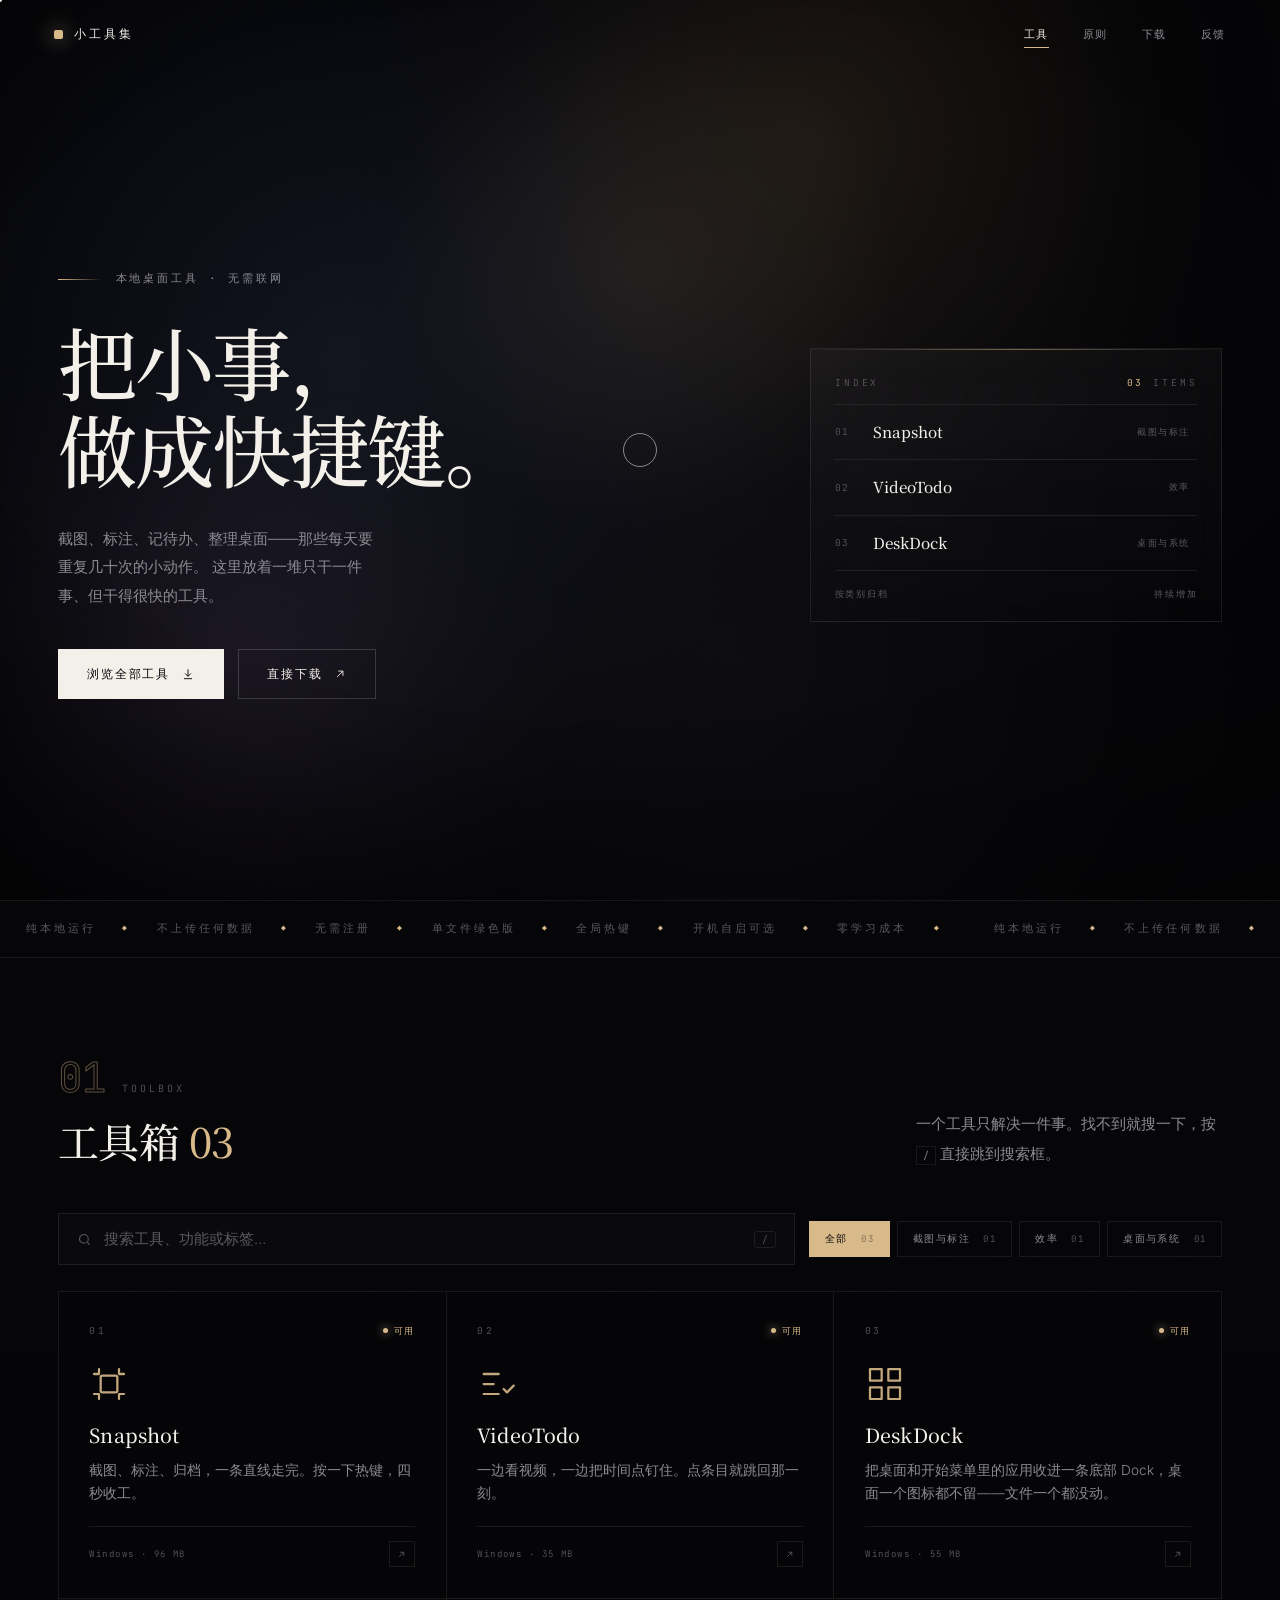
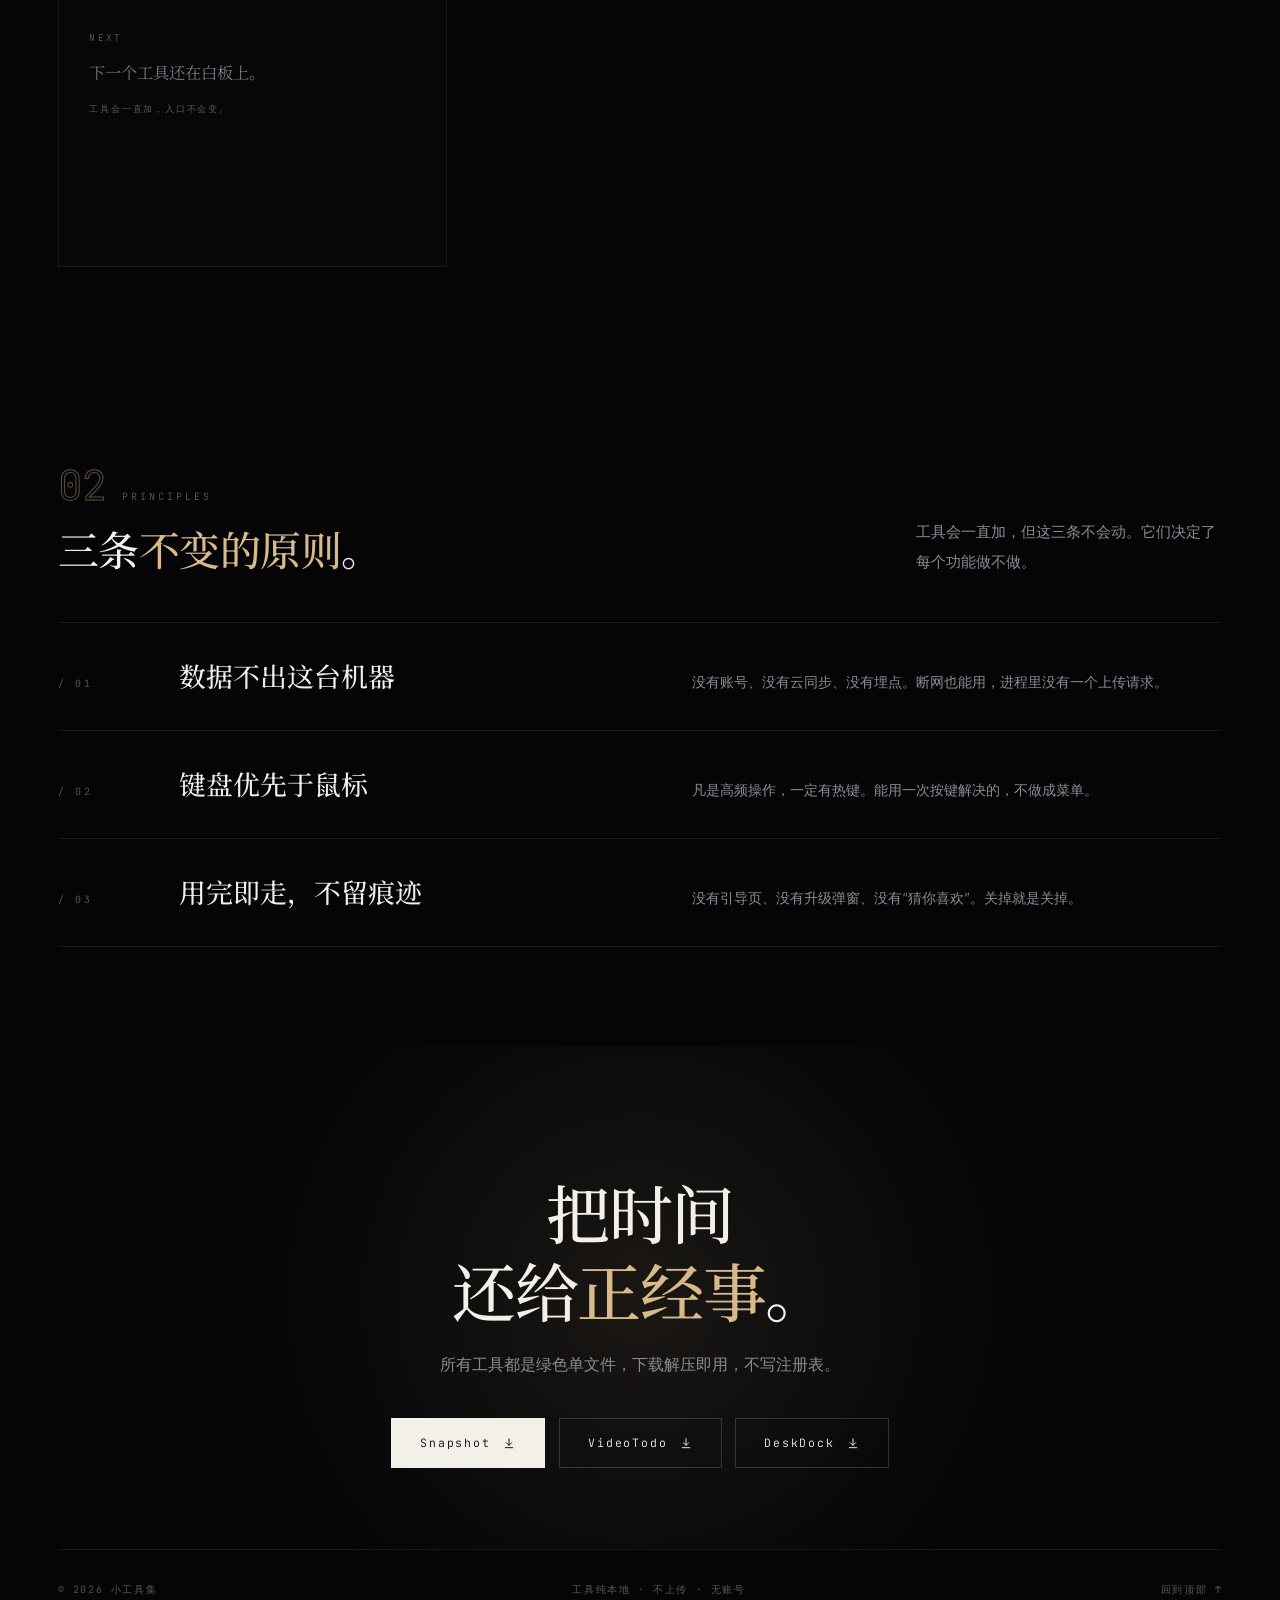
==== commit ed03bce3: "接入全站访问计数（页脚显示浏览量/访客数）" ====
--- a/index.html
+++ b/index.html
@@ -1,216 +1,216 @@
-<!DOCTYPE html>
-<html lang="zh-CN">
-<head>
-<meta charset="UTF-8">
-<meta name="viewport" content="width=device-width, initial-scale=1">
-<title>小工具集 — 把小事做成快捷键</title>
-<meta name="description" content="一堆只干一件事、但干得很快的桌面小工具。Snapshot 截图标注、VideoTodo 视频待办。纯本地运行，不上传任何数据。">
-<link rel="icon" type="image/svg+xml" href="assets/favicon.svg">
-<meta property="og:title" content="小工具集 — 把小事做成快捷键">
-<meta property="og:description" content="一堆只干一件事、但干得很快的桌面小工具。Snapshot 截图标注、VideoTodo 视频待办。纯本地运行，不上传任何数据。">
-<meta property="og:image" content="https://luck-l6.github.io/toolbox/assets/og.png">
-<meta property="og:type" content="website">
-<meta property="og:url" content="https://luck-l6.github.io/toolbox/">
-<meta property="og:site_name" content="小工具集">
-<meta name="twitter:card" content="summary_large_image">
-<link rel="preconnect" href="https://fonts.googleapis.com">
-<link rel="preconnect" href="https://fonts.gstatic.com" crossorigin>
-<link href="https://fonts.googleapis.com/css2?family=Instrument+Serif:ital@0;1&family=Inter:wght@300;400;500&family=JetBrains+Mono:wght@300;400;500&family=Noto+Serif+SC:wght@300;500;700&display=swap" rel="stylesheet">
-<link rel="stylesheet" href="assets/style.css">
-</head>
-<body>
-
-<div id="loader">
-  <div class="load__mark">xiaogj &middot; toolset</div>
-  <div class="load__bar"></div>
-</div>
-
-<canvas id="field"></canvas>
-<div class="spot" id="spot"></div>
-<div class="grain"></div>
-<div class="vignette"></div>
-
-<div class="cur" id="cur"></div>
-<div class="cur-dot" id="curdot"></div>
-<div class="progress" id="prog"></div>
-
-<nav class="nav" id="nav">
-  <a href="index.html" class="brand"><i></i>小工具集</a>
-  <div class="nav__links">
-    <a href="#toolbox" aria-current="page">工具</a>
-    <a href="#rules">原则</a>
-    <a href="#download">下载</a>
-    <a href="feedback.html">反馈</a>
-  </div>
-    <button class="burger" id="burger" aria-label="打开菜单" aria-expanded="false" aria-controls="mmenu">
-      <svg viewBox="0 0 24 24"><path d="M4 7h16M4 12h16M4 17h16"/></svg>
-    </button>
-</nav>
-<div class="mmenu" id="mmenu" aria-hidden="true">
-  <nav>
-    <div class="mm__tag">MENU &middot; 小工具集</div>
-    <a href="index.html#toolbox">全部工具</a>
-    <a href="feedback.html">反馈</a>
-    <a href="index.html#download">下载</a>
-    <a href="index.html">回到首页</a>
-  </nav>
-</div>
-
-
-<main class="page">
-
-  <!-- HERO -->
-  <header class="hero wrap">
-    <div>
-      <div class="eyebrow">本地桌面工具 &middot; 无需联网</div>
-
-      <h1 class="hero__title">
-        <span class="line" data-split>把小事，</span>
-        <span class="line" data-split>做成快捷键。</span>
-      </h1>
-
-      <p class="hero__sub">
-        截图、标注、记待办、整理桌面——那些每天要重复几十次的小动作。
-        这里放着一堆只干一件事、但干得很快的工具。
-      </p>
-
-      <div class="hero__actions">
-        <a href="#toolbox" class="btn btn--fill" data-magnet>
-          浏览全部工具
-          <svg viewBox="0 0 24 24"><path d="M12 4v12m0 0 5-5m-5 5-5-5M5 20h14"/></svg>
-        </a>
-        <a href="#download" class="btn" data-magnet>
-          直接下载
-          <svg viewBox="0 0 24 24"><path d="M7 17 17 7M9 7h8v8"/></svg>
-        </a>
-      </div>
-    </div>
-
-    <!-- 索引卡：首屏就能看到全部工具 -->
-    <aside class="index" aria-label="工具索引">
-      <div class="index__head">
-        <span>INDEX</span>
-        <span><b id="idxCount">03</b> ITEMS</span>
-      </div>
-      <div id="indexList"></div>
-      <div class="index__foot">
-        <span>按类别归档</span>
-        <span>持续增加</span>
-      </div>
-    </aside>
-  </header>
-
-  <div class="ticker">
-    <div class="ticker__in" id="ticker">
-      <span>纯本地运行 <b>◆</b> 不上传任何数据 <b>◆</b> 无需注册 <b>◆</b> 单文件绿色版 <b>◆</b> 全局热键 <b>◆</b> 开机自启可选 <b>◆</b> 零学习成本 <b>◆</b></span>
-    </div>
-  </div>
-
-  <!-- 工具箱 -->
-  <section class="sec" id="toolbox">
-    <div class="wrap">
-
-      <div class="sec__head rv">
-        <div>
-          <div class="sec__idx">
-            <span class="sec__num">01</span>
-            <span class="sec__tag">TOOLBOX</span>
-          </div>
-          <h2 class="sec__title">工具箱 <em id="count">03</em></h2>
-        </div>
-        <p class="sec__body">一个工具只解决一件事。找不到就搜一下，按 <kbd style="font-family:var(--mono);font-size:10px;border:1px solid var(--line);padding:2px 6px;color:var(--dim)">/</kbd> 直接跳到搜索框。</p>
-      </div>
-
-      <div class="bar">
-        <div class="finder">
-          <svg viewBox="0 0 24 24"><circle cx="11" cy="11" r="7"/><path d="m20 20-3.5-3.5"/></svg>
-          <input id="q" type="search" placeholder="搜索工具、功能或标签…" autocomplete="off" aria-label="搜索工具">
-          <kbd>/</kbd>
-        </div>
-        <div class="chips" id="chips"></div>
-      </div>
-
-      <div class="tools" id="tools"></div>
-
-      <div class="empty" id="empty">没有匹配的工具 —— 换个词，或者看全部。</div>
-
-    </div>
-  </section>
-
-  <!-- 原则 -->
-  <section class="sec" id="rules">
-    <div class="wrap">
-      <div class="sec__head rv">
-        <div>
-          <div class="sec__idx"><span class="sec__num">02</span><span class="sec__tag">PRINCIPLES</span></div>
-          <h2 class="sec__title">三条<em>不变的原则</em>。</h2>
-        </div>
-        <p class="sec__body">工具会一直加，但这三条不会动。它们决定了每个功能做不做。</p>
-      </div>
-
-      <div class="rules rv">
-        <div class="rule">
-          <div class="rule__n">/ 01</div>
-          <div class="rule__t">数据不出这台机器</div>
-          <div class="rule__d">没有账号、没有云同步、没有埋点。断网也能用，进程里没有一个上传请求。</div>
-        </div>
-        <div class="rule">
-          <div class="rule__n">/ 02</div>
-          <div class="rule__t">键盘优先于鼠标</div>
-          <div class="rule__d">凡是高频操作，一定有热键。能用一次按键解决的，不做成菜单。</div>
-        </div>
-        <div class="rule">
-          <div class="rule__n">/ 03</div>
-          <div class="rule__t">用完即走，不留痕迹</div>
-          <div class="rule__d">没有引导页、没有升级弹窗、没有“猜你喜欢”。关掉就是关掉。</div>
-        </div>
-      </div>
-    </div>
-  </section>
-
-  <!-- CTA -->
-  <section class="cta" id="download">
-    <div class="wrap">
-      <h2 class="rv">把时间<br>还给<em>正经事</em>。</h2>
-      <p class="rv rv-d1">所有工具都是绿色单文件，下载解压即用，不写注册表。</p>
-      <div class="cta__row rv rv-d2">
-        <a href="snapshot.html" class="btn btn--fill" data-magnet>Snapshot<svg viewBox="0 0 24 24"><path d="M12 4v12m0 0 5-5m-5 5-5-5M5 20h14"/></svg></a>
-        <a href="videotodo.html" class="btn" data-magnet>VideoTodo<svg viewBox="0 0 24 24"><path d="M12 4v12m0 0 5-5m-5 5-5-5M5 20h14"/></svg></a>
-        <a href="deskdock.html" class="btn" data-magnet>DeskDock<svg viewBox="0 0 24 24"><path d="M12 4v12m0 0 5-5m-5 5-5-5M5 20h14"/></svg></a>
-      </div>
-    </div>
-  </section>
-
-  <footer class="wrap foot">
-    <span>&copy; 2026 小工具集</span>
-    <span>纯本地 &middot; 不上传 &middot; 无账号</span>
-    <a href="#">回到顶部 ↑</a>
-  </footer>
-
-</main>
-
-<script src="assets/tools.js"></script>
-<script src="assets/app.js"></script>
-<script>
-(function(){
-  /* 索引卡：从同一份工具数据生成，首屏即全貌 */
-  var list = document.getElementById("indexList");
-  var cnt = document.getElementById("idxCount");
-  if (!list || !window.TOOLS) return;
-  if (cnt) cnt.textContent = String(window.TOOLS.length).padStart(2, "0");
-
-  window.TOOLS.forEach(function (t) {
-    var dev = t.status === "dev";
-    var el = document.createElement(dev ? "div" : "a");
-    el.className = "index__row" + (dev ? " dev" : "");
-    if (!dev) el.href = t.url;
-    el.innerHTML =
-      '<span class="index__no">' + t.no + '</span>' +
-      '<span class="index__name">' + t.name + '</span>' +
-      '<span class="index__cat">' + (dev ? "开发中" : t.catName) + '</span>';
-    list.appendChild(el);
-  });
-})();
-</script>
-</body>
-</html>
+<!DOCTYPE html>
+<html lang="zh-CN">
+<head>
+<meta charset="UTF-8">
+<meta name="viewport" content="width=device-width, initial-scale=1">
+<title>小工具集 — 把小事做成快捷键</title>
+<meta name="description" content="一堆只干一件事、但干得很快的桌面小工具。Snapshot 截图标注、VideoTodo 视频待办。纯本地运行，不上传任何数据。">
+<link rel="icon" type="image/svg+xml" href="assets/favicon.svg">
+<meta property="og:title" content="小工具集 — 把小事做成快捷键">
+<meta property="og:description" content="一堆只干一件事、但干得很快的桌面小工具。Snapshot 截图标注、VideoTodo 视频待办。纯本地运行，不上传任何数据。">
+<meta property="og:image" content="https://luck-l6.github.io/toolbox/assets/og.png">
+<meta property="og:type" content="website">
+<meta property="og:url" content="https://luck-l6.github.io/toolbox/">
+<meta property="og:site_name" content="小工具集">
+<meta name="twitter:card" content="summary_large_image">
+<link rel="preconnect" href="https://fonts.googleapis.com">
+<link rel="preconnect" href="https://fonts.gstatic.com" crossorigin>
+<link href="https://fonts.googleapis.com/css2?family=Instrument+Serif:ital@0;1&family=Inter:wght@300;400;500&family=JetBrains+Mono:wght@300;400;500&family=Noto+Serif+SC:wght@300;500;700&display=swap" rel="stylesheet">
+<link rel="stylesheet" href="assets/style.css">
+</head>
+<body>
+
+<div id="loader">
+  <div class="load__mark">xiaogj &middot; toolset</div>
+  <div class="load__bar"></div>
+</div>
+
+<canvas id="field"></canvas>
+<div class="spot" id="spot"></div>
+<div class="grain"></div>
+<div class="vignette"></div>
+
+<div class="cur" id="cur"></div>
+<div class="cur-dot" id="curdot"></div>
+<div class="progress" id="prog"></div>
+
+<nav class="nav" id="nav">
+  <a href="index.html" class="brand"><i></i>小工具集</a>
+  <div class="nav__links">
+    <a href="#toolbox" aria-current="page">工具</a>
+    <a href="#rules">原则</a>
+    <a href="#download">下载</a>
+    <a href="feedback.html">反馈</a>
+  </div>
+    <button class="burger" id="burger" aria-label="打开菜单" aria-expanded="false" aria-controls="mmenu">
+      <svg viewBox="0 0 24 24"><path d="M4 7h16M4 12h16M4 17h16"/></svg>
+    </button>
+</nav>
+<div class="mmenu" id="mmenu" aria-hidden="true">
+  <nav>
+    <div class="mm__tag">MENU &middot; 小工具集</div>
+    <a href="index.html#toolbox">全部工具</a>
+    <a href="feedback.html">反馈</a>
+    <a href="index.html#download">下载</a>
+    <a href="index.html">回到首页</a>
+  </nav>
+</div>
+
+
+<main class="page">
+
+  <!-- HERO -->
+  <header class="hero wrap">
+    <div>
+      <div class="eyebrow">本地桌面工具 &middot; 无需联网</div>
+
+      <h1 class="hero__title">
+        <span class="line" data-split>把小事，</span>
+        <span class="line" data-split>做成快捷键。</span>
+      </h1>
+
+      <p class="hero__sub">
+        截图、标注、记待办、整理桌面——那些每天要重复几十次的小动作。
+        这里放着一堆只干一件事、但干得很快的工具。
+      </p>
+
+      <div class="hero__actions">
+        <a href="#toolbox" class="btn btn--fill" data-magnet>
+          浏览全部工具
+          <svg viewBox="0 0 24 24"><path d="M12 4v12m0 0 5-5m-5 5-5-5M5 20h14"/></svg>
+        </a>
+        <a href="#download" class="btn" data-magnet>
+          直接下载
+          <svg viewBox="0 0 24 24"><path d="M7 17 17 7M9 7h8v8"/></svg>
+        </a>
+      </div>
+    </div>
+
+    <!-- 索引卡：首屏就能看到全部工具 -->
+    <aside class="index" aria-label="工具索引">
+      <div class="index__head">
+        <span>INDEX</span>
+        <span><b id="idxCount">03</b> ITEMS</span>
+      </div>
+      <div id="indexList"></div>
+      <div class="index__foot">
+        <span>按类别归档</span>
+        <span>持续增加</span>
+      </div>
+    </aside>
+  </header>
+
+  <div class="ticker">
+    <div class="ticker__in" id="ticker">
+      <span>纯本地运行 <b>◆</b> 不上传任何数据 <b>◆</b> 无需注册 <b>◆</b> 单文件绿色版 <b>◆</b> 全局热键 <b>◆</b> 开机自启可选 <b>◆</b> 零学习成本 <b>◆</b></span>
+    </div>
+  </div>
+
+  <!-- 工具箱 -->
+  <section class="sec" id="toolbox">
+    <div class="wrap">
+
+      <div class="sec__head rv">
+        <div>
+          <div class="sec__idx">
+            <span class="sec__num">01</span>
+            <span class="sec__tag">TOOLBOX</span>
+          </div>
+          <h2 class="sec__title">工具箱 <em id="count">03</em></h2>
+        </div>
+        <p class="sec__body">一个工具只解决一件事。找不到就搜一下，按 <kbd style="font-family:var(--mono);font-size:10px;border:1px solid var(--line);padding:2px 6px;color:var(--dim)">/</kbd> 直接跳到搜索框。</p>
+      </div>
+
+      <div class="bar">
+        <div class="finder">
+          <svg viewBox="0 0 24 24"><circle cx="11" cy="11" r="7"/><path d="m20 20-3.5-3.5"/></svg>
+          <input id="q" type="search" placeholder="搜索工具、功能或标签…" autocomplete="off" aria-label="搜索工具">
+          <kbd>/</kbd>
+        </div>
+        <div class="chips" id="chips"></div>
+      </div>
+
+      <div class="tools" id="tools"></div>
+
+      <div class="empty" id="empty">没有匹配的工具 —— 换个词，或者看全部。</div>
+
+    </div>
+  </section>
+
+  <!-- 原则 -->
+  <section class="sec" id="rules">
+    <div class="wrap">
+      <div class="sec__head rv">
+        <div>
+          <div class="sec__idx"><span class="sec__num">02</span><span class="sec__tag">PRINCIPLES</span></div>
+          <h2 class="sec__title">三条<em>不变的原则</em>。</h2>
+        </div>
+        <p class="sec__body">工具会一直加，但这三条不会动。它们决定了每个功能做不做。</p>
+      </div>
+
+      <div class="rules rv">
+        <div class="rule">
+          <div class="rule__n">/ 01</div>
+          <div class="rule__t">数据不出这台机器</div>
+          <div class="rule__d">没有账号、没有云同步、没有埋点。断网也能用，进程里没有一个上传请求。</div>
+        </div>
+        <div class="rule">
+          <div class="rule__n">/ 02</div>
+          <div class="rule__t">键盘优先于鼠标</div>
+          <div class="rule__d">凡是高频操作，一定有热键。能用一次按键解决的，不做成菜单。</div>
+        </div>
+        <div class="rule">
+          <div class="rule__n">/ 03</div>
+          <div class="rule__t">用完即走，不留痕迹</div>
+          <div class="rule__d">没有引导页、没有升级弹窗、没有“猜你喜欢”。关掉就是关掉。</div>
+        </div>
+      </div>
+    </div>
+  </section>
+
+  <!-- CTA -->
+  <section class="cta" id="download">
+    <div class="wrap">
+      <h2 class="rv">把时间<br>还给<em>正经事</em>。</h2>
+      <p class="rv rv-d1">所有工具都是绿色单文件，下载解压即用，不写注册表。</p>
+      <div class="cta__row rv rv-d2">
+        <a href="snapshot.html" class="btn btn--fill" data-magnet>Snapshot<svg viewBox="0 0 24 24"><path d="M12 4v12m0 0 5-5m-5 5-5-5M5 20h14"/></svg></a>
+        <a href="videotodo.html" class="btn" data-magnet>VideoTodo<svg viewBox="0 0 24 24"><path d="M12 4v12m0 0 5-5m-5 5-5-5M5 20h14"/></svg></a>
+        <a href="deskdock.html" class="btn" data-magnet>DeskDock<svg viewBox="0 0 24 24"><path d="M12 4v12m0 0 5-5m-5 5-5-5M5 20h14"/></svg></a>
+      </div>
+    </div>
+  </section>
+
+  <footer class="wrap foot">
+    <span>&copy; 2026 小工具集</span>
+    <span>工具纯本地 &middot; 不上传 &middot; 无账号</span>
+    <a href="#">回到顶部 ↑</a>
+  </footer>
+
+</main>
+
+<script src="assets/tools.js"></script>
+<script src="assets/app.js"></script>
+<script>
+(function(){
+  /* 索引卡：从同一份工具数据生成，首屏即全貌 */
+  var list = document.getElementById("indexList");
+  var cnt = document.getElementById("idxCount");
+  if (!list || !window.TOOLS) return;
+  if (cnt) cnt.textContent = String(window.TOOLS.length).padStart(2, "0");
+
+  window.TOOLS.forEach(function (t) {
+    var dev = t.status === "dev";
+    var el = document.createElement(dev ? "div" : "a");
+    el.className = "index__row" + (dev ? " dev" : "");
+    if (!dev) el.href = t.url;
+    el.innerHTML =
+      '<span class="index__no">' + t.no + '</span>' +
+      '<span class="index__name">' + t.name + '</span>' +
+      '<span class="index__cat">' + (dev ? "开发中" : t.catName) + '</span>';
+    list.appendChild(el);
+  });
+})();
+</script>
+</body>
+</html>
--- a/assets/style.css
+++ b/assets/style.css
@@ -1,443 +1,460 @@
-/* ============================================================
-   小工具集 —— 共享样式
-   ============================================================ */
-*,*::before,*::after{box-sizing:border-box;margin:0;padding:0}
-
-:root{
-  --void:#050507;
-  --ink:#0a0a0d;
-  --paper:#f3f0ea;
-  --dim:#8d8a93;
-  --dim2:#5a5860;
-  --gold:#d8b98a;
-  --gold-lt:#f0dcc0;
-  --line:rgba(255,255,255,.08);
-  --line-2:rgba(255,255,255,.16);
-  --ease:cubic-bezier(.22,1,.36,1);
-  --ease-io:cubic-bezier(.65,.05,.36,1);
-  --sans:"Inter","PingFang SC","Microsoft YaHei",system-ui,sans-serif;
-  --hans:"Noto Serif SC","Songti SC","PingFang SC",serif;
-  --mono:"JetBrains Mono",ui-monospace,SFMono-Regular,monospace;
-}
-
-html{scroll-behavior:smooth}
-body{
-  background:var(--void);color:var(--paper);font-family:var(--sans);font-weight:300;
-  line-height:1.6;overflow-x:hidden;-webkit-font-smoothing:antialiased;text-rendering:optimizeLegibility;
-}
-img{display:block;max-width:100%}
-a{color:inherit;text-decoration:none}
-button{font:inherit;color:inherit;background:none;border:0;cursor:pointer}
-input{font:inherit}
-::selection{background:var(--gold);color:#0a0a0d}
-:focus-visible{outline:1px solid var(--gold);outline-offset:4px}
-
-/* ---------- 背景层 ---------- */
-#field{position:fixed;inset:0;z-index:0;pointer-events:none;opacity:.9}
-.grain{
-  position:fixed;inset:-50%;z-index:2;pointer-events:none;opacity:.055;mix-blend-mode:overlay;
-  background-image:url("data:image/svg+xml,%3Csvg xmlns='http://www.w3.org/2000/svg' width='240' height='240'%3E%3Cfilter id='n'%3E%3CfeTurbulence type='fractalNoise' baseFrequency='.82' numOctaves='4' stitchTiles='stitch'/%3E%3C/filter%3E%3Crect width='100%25' height='100%25' filter='url(%23n)'/%3E%3C/svg%3E");
-  animation:grain 6s steps(6) infinite;
-}
-@keyframes grain{0%{transform:translate(0,0)}20%{transform:translate(-3%,2%)}40%{transform:translate(2%,-3%)}60%{transform:translate(-2%,-2%)}80%{transform:translate(3%,1%)}100%{transform:translate(0,0)}}
-.spot{
-  position:fixed;inset:0;z-index:1;pointer-events:none;mix-blend-mode:screen;
-  background:radial-gradient(420px circle at var(--mx,50%) var(--my,30%),rgba(216,185,138,.075),transparent 62%);
-}
-.vignette{position:fixed;inset:0;z-index:1;pointer-events:none;background:radial-gradient(120% 90% at 50% 40%,transparent 45%,rgba(0,0,0,.62) 100%)}
-
-/* ---------- 光标 ---------- */
-.cur,.cur-dot{position:fixed;top:0;left:0;z-index:9999;pointer-events:none;border-radius:50%;mix-blend-mode:difference}
-.cur{width:34px;height:34px;border:1px solid rgba(255,255,255,.55);margin:-17px 0 0 -17px;transition:width .3s var(--ease),height .3s var(--ease),margin .3s var(--ease),border-color .3s}
-.cur-dot{width:4px;height:4px;background:#fff;margin:-2px 0 0 -2px}
-body.hovering .cur{width:64px;height:64px;margin:-32px 0 0 -32px;border-color:rgba(216,185,138,.9)}
-@media (hover:none){.cur,.cur-dot{display:none}}
-
-/* ---------- 载入 ---------- */
-#loader{position:fixed;inset:0;z-index:10000;background:var(--void);display:grid;place-items:center;transition:transform 1.1s var(--ease),opacity .8s ease .25s}
-#loader.done{transform:translateY(-101%);opacity:0;pointer-events:none}
-.load__mark{font-family:var(--mono);font-size:11px;letter-spacing:.5em;text-transform:uppercase;color:var(--dim);opacity:0;animation:loadIn .9s var(--ease) .1s forwards}
-.load__bar{position:absolute;bottom:0;left:0;height:1px;width:0;background:var(--gold);animation:loadBar 1.5s var(--ease-io) forwards}
-@keyframes loadIn{to{opacity:1;letter-spacing:.32em}}
-@keyframes loadBar{to{width:100%}}
-
-/* ---------- 布局 ---------- */
-.page{position:relative;z-index:3}
-.wrap{width:min(1220px,91vw);margin:0 auto}
-.progress{position:fixed;top:0;left:0;height:1px;width:100%;background:var(--gold);transform:scaleX(0);transform-origin:0 50%;z-index:1000;opacity:.65}
-
-/* ---------- 导航 ---------- */
-.nav{position:fixed;top:0;left:0;right:0;z-index:900;display:flex;align-items:center;justify-content:space-between;padding:22px min(4.5vw,54px);transition:padding .5s var(--ease),background .5s ease,border-color .5s;border-bottom:1px solid transparent}
-.nav.shrink{padding:14px min(4.5vw,54px);background:rgba(5,5,7,.62);backdrop-filter:blur(18px) saturate(1.4);-webkit-backdrop-filter:blur(18px) saturate(1.4);border-bottom-color:var(--line)}
-.brand{display:flex;align-items:center;gap:11px;font-family:var(--mono);font-size:12px;letter-spacing:.24em;color:var(--paper)}
-.brand i{width:9px;height:9px;display:block;background:var(--gold);border-radius:2px;box-shadow:0 0 20px rgba(216,185,138,.85);animation:pulse 3.4s ease-in-out infinite}
-@keyframes pulse{0%,100%{opacity:1;transform:scale(1)}50%{opacity:.45;transform:scale(.78)}}
-.nav__links{display:flex;gap:34px;font-family:var(--mono);font-size:11px;letter-spacing:.14em;color:var(--dim)}
-.nav__links a{position:relative;padding:4px 0;transition:color .35s}
-.nav__links a::after{content:"";position:absolute;left:0;bottom:0;width:100%;height:1px;background:var(--gold);transform:scaleX(0);transform-origin:0 50%;transition:transform .45s var(--ease)}
-.nav__links a:hover,.nav__links a[aria-current]{color:var(--paper)}
-.nav__links a:hover::after,.nav__links a[aria-current]::after{transform:scaleX(1)}
-@media(max-width:760px){.nav__links{display:none}}
-
-/* ---------- 文字 ---------- */
-.eyebrow{display:flex;align-items:center;gap:14px;font-family:var(--mono);font-size:11px;letter-spacing:.26em;color:var(--dim)}
-.eyebrow::before{content:"";width:44px;height:1px;background:linear-gradient(90deg,var(--gold),transparent)}
-.mask{display:inline-block;overflow:hidden;vertical-align:bottom;padding-bottom:.14em;margin-bottom:-.14em}
-.mask > span{display:inline-block;transform:translateY(112%);transition:transform 1.2s var(--ease)}
-.ready .mask > span{transform:translateY(0)}
-
-/* ---------- HERO ---------- */
-.hero{min-height:min(100svh,900px);display:grid;grid-template-columns:minmax(0,1.3fr) minmax(0,.78fr);gap:clamp(34px,5vw,80px);align-items:center;padding:150px 0 80px;position:relative}
-@media(max-width:980px){.hero{grid-template-columns:1fr;min-height:auto;padding:130px 0 60px;gap:46px}}
-.hero__title{font-family:var(--hans);font-weight:500;font-size:clamp(2.6rem,6.2vw,5.6rem);line-height:1.1;letter-spacing:-.02em;margin:30px 0 0}
-.hero__title .line{display:block}
-.hero__sub{max-width:36ch;margin-top:32px;color:var(--dim);font-size:clamp(.95rem,1.1vw,1.05rem);line-height:1.9;opacity:0;transform:translateY(18px);transition:opacity 1s ease .7s,transform 1s var(--ease) .7s}
-.ready .hero__sub{opacity:1;transform:none}
-.hero__actions{display:flex;gap:14px;margin-top:38px;flex-wrap:wrap;opacity:0;transform:translateY(18px);transition:opacity 1s ease .9s,transform 1s var(--ease) .9s}
-.ready .hero__actions{opacity:1;transform:none}
-
-/* ---------- 索引卡 ---------- */
-.index{
-  border:1px solid var(--line);background:linear-gradient(180deg,rgba(255,255,255,.035),rgba(255,255,255,.008));
-  backdrop-filter:blur(20px);-webkit-backdrop-filter:blur(20px);
-  padding:26px 24px 20px;position:relative;overflow:hidden;
-  opacity:0;transform:translateY(24px);transition:opacity 1s ease .95s,transform 1s var(--ease) .95s;
-}
-.ready .index{opacity:1;transform:none}
-.index::before{content:"";position:absolute;left:0;top:0;width:100%;height:1px;background:linear-gradient(90deg,transparent,var(--gold),transparent);opacity:.5}
-.index__head{display:flex;justify-content:space-between;align-items:baseline;padding-bottom:14px;border-bottom:1px solid var(--line);font-family:var(--mono);font-size:9.5px;letter-spacing:.3em;color:var(--dim2)}
-.index__head b{color:var(--gold);font-weight:400}
-.index__row{display:grid;grid-template-columns:26px 1fr auto;gap:12px;align-items:center;padding:15px 8px 15px 0;border-bottom:1px solid var(--line);position:relative;transition:padding .45s var(--ease),color .35s}
-.index__row::after{content:"";position:absolute;left:0;bottom:-1px;width:100%;height:1px;background:var(--gold);transform:scaleX(0);transform-origin:0 50%;transition:transform .5s var(--ease)}
-.index__row:hover{padding-left:8px}
-.index__row:hover::after{transform:scaleX(1)}
-.index__row:hover .index__name{color:var(--gold)}
-.index__no{font-family:var(--mono);font-size:9.5px;color:var(--dim2);letter-spacing:.1em}
-.index__name{font-family:var(--hans);font-size:.95rem;font-weight:500;transition:color .35s}
-.index__cat{font-family:var(--mono);font-size:9px;letter-spacing:.16em;color:var(--dim2)}
-.index__row.dev{opacity:.55}
-.index__foot{margin-top:16px;font-family:var(--mono);font-size:9px;letter-spacing:.2em;color:var(--dim2);display:flex;justify-content:space-between}
-
-/* ---------- 按钮 ---------- */
-.btn{position:relative;display:inline-flex;align-items:center;gap:11px;padding:15px 28px;border:1px solid var(--line-2);font-family:var(--mono);font-size:11.5px;letter-spacing:.16em;color:var(--paper);overflow:hidden;isolation:isolate;transition:color .45s var(--ease),border-color .45s,transform .5s var(--ease);will-change:transform}
-.btn::before{content:"";position:absolute;inset:0;z-index:-1;background:linear-gradient(100deg,var(--gold),var(--gold-lt));transform:translateY(101%);transition:transform .55s var(--ease)}
-.btn:hover{color:#07070a;border-color:var(--gold)}
-.btn:hover::before{transform:translateY(0)}
-.btn--fill{background:var(--paper);color:#07070a;border-color:var(--paper)}
-.btn--fill::before{background:linear-gradient(100deg,var(--gold),var(--gold-lt))}
-.btn svg{width:14px;height:14px;stroke:currentColor;fill:none;stroke-width:1.6;transition:transform .45s var(--ease)}
-.btn:hover svg{transform:translate(2px,-2px)}
-
-/* ---------- 跑马灯 ---------- */
-.ticker{border-top:1px solid var(--line);border-bottom:1px solid var(--line);overflow:hidden;padding:19px 0;position:relative}
-.ticker__in{display:flex;width:max-content;animation:slide 40s linear infinite}
-.ticker:hover .ticker__in{animation-play-state:paused}
-.ticker span{font-family:var(--mono);font-size:11px;letter-spacing:.28em;color:var(--dim2);padding:0 26px;white-space:nowrap;display:flex;align-items:center;gap:26px}
-.ticker b{color:var(--gold);font-weight:400;font-size:8px}
-@keyframes slide{to{transform:translateX(-50%)}}
-
-/* ---------- 章节 ---------- */
-.sec{padding:clamp(80px,11vh,130px) 0;position:relative}
-.sec__head{display:flex;justify-content:space-between;align-items:flex-end;gap:30px;flex-wrap:wrap;margin-bottom:clamp(34px,5vh,54px)}
-.sec__idx{display:flex;align-items:baseline;gap:16px;margin-bottom:16px}
-.sec__num{font-family:var(--mono);font-size:clamp(1.9rem,3.2vw,2.8rem);font-weight:300;line-height:1;color:transparent;-webkit-text-stroke:1px rgba(216,185,138,.42);letter-spacing:-.02em}
-.sec__tag{font-family:var(--mono);font-size:10px;letter-spacing:.3em;color:var(--dim2)}
-.sec__title{font-family:var(--hans);font-weight:500;font-size:clamp(1.6rem,3.2vw,2.7rem);line-height:1.34;letter-spacing:-.012em}
-.sec__title em{font-style:normal;color:var(--gold)}
-.sec__body{color:var(--dim);font-size:.95rem;line-height:1.95;max-width:34ch}
-
-/* ---------- 工具箱工具栏 ---------- */
-.bar{display:flex;gap:14px;align-items:center;flex-wrap:wrap;margin-bottom:26px}
-.finder{display:flex;align-items:center;gap:12px;flex:1 1 300px;min-width:240px;height:52px;padding:0 18px;border:1px solid var(--line);background:rgba(255,255,255,.018);transition:border-color .4s,background .4s}
-.finder:focus-within{border-color:rgba(216,185,138,.45);background:rgba(216,185,138,.035)}
-.finder svg{width:15px;height:15px;stroke:var(--dim2);fill:none;stroke-width:1.7;flex:0 0 auto}
-.finder input{flex:1;background:none;border:0;outline:0;color:var(--paper);font-size:.92rem;font-weight:300;min-width:0}
-.finder input::placeholder{color:var(--dim2)}
-.finder kbd{font-family:var(--mono);font-size:9.5px;color:var(--dim2);border:1px solid var(--line);border-radius:3px;padding:3px 7px;line-height:1}
-.chips{display:flex;gap:7px;flex-wrap:wrap}
-.chip{font-family:var(--mono);font-size:10px;letter-spacing:.14em;color:var(--dim);border:1px solid var(--line);padding:9px 15px;transition:color .35s,border-color .35s,background .35s}
-.chip i{font-style:normal;color:var(--dim2);margin-left:6px;font-size:9px}
-.chip:hover{color:var(--paper);border-color:var(--line-2)}
-.chip.on{color:#08080a;background:var(--gold);border-color:var(--gold)}
-.chip.on i{color:rgba(0,0,0,.45)}
-
-/* ---------- 工具网格 ---------- */
-.tools{display:grid;grid-template-columns:repeat(3,1fr);border-top:1px solid var(--line);border-left:1px solid var(--line)}
-@media(max-width:900px){.tools{grid-template-columns:repeat(2,1fr)}}
-@media(max-width:600px){.tools{grid-template-columns:1fr}}
-.tool{
-  background:var(--void);padding:clamp(24px,2.4vw,32px);position:relative;overflow:hidden;
-  display:flex;flex-direction:column;min-height:268px;
-  border-right:1px solid var(--line);border-bottom:1px solid var(--line);
-  transition:background .5s ease;
-  animation:cardIn .75s var(--ease) backwards;
-}
-.tool:nth-child(1){animation-delay:.02s}
-.tool:nth-child(2){animation-delay:.09s}
-.tool:nth-child(3){animation-delay:.16s}
-.tool:nth-child(4){animation-delay:.23s}
-.tool:nth-child(5){animation-delay:.30s}
-.tool:nth-child(6){animation-delay:.37s}
-@keyframes cardIn{from{opacity:0;transform:translateY(22px)}to{opacity:1;transform:none}}
-.tool::after{content:"";position:absolute;inset:0;opacity:0;transition:opacity .6s;pointer-events:none;background:radial-gradient(340px circle at var(--cx,50%) var(--cy,50%),rgba(216,185,138,.1),transparent 62%)}
-.tool:hover{background:#08080b}
-.tool:hover::after{opacity:1}
-.tool__top{display:flex;justify-content:space-between;align-items:center;font-family:var(--mono);font-size:9.5px;letter-spacing:.24em;color:var(--dim2)}
-.tool__st{display:flex;align-items:center;gap:6px;color:var(--gold);font-size:9px;letter-spacing:.16em}
-.tool__st i{width:5px;height:5px;border-radius:50%;background:var(--gold);box-shadow:0 0 10px var(--gold)}
-.tool__st--dev{color:var(--dim2)}
-.tool__st--dev i{background:var(--dim2);box-shadow:none;animation:pulse 2.4s ease-in-out infinite}
-.tool__icon{width:40px;height:40px;margin:26px 0 0;color:var(--gold);opacity:.9;transition:transform .55s var(--ease),opacity .4s}
-.tool__icon svg{width:100%;height:100%;stroke:currentColor;fill:none;stroke-width:1.35;stroke-linecap:round;stroke-linejoin:round}
-.tool:hover .tool__icon{transform:translateY(-3px) scale(1.06);opacity:1}
-.tool__name{font-family:var(--hans);font-size:1.22rem;font-weight:500;margin:16px 0 7px;letter-spacing:.005em;transition:color .4s}
-.tool:hover .tool__name{color:var(--gold)}
-.tool__desc{font-size:.85rem;color:var(--dim);line-height:1.75;flex:1}
-.tool__foot{display:flex;justify-content:space-between;align-items:center;margin-top:20px;padding-top:14px;border-top:1px solid var(--line);font-family:var(--mono);font-size:9px;letter-spacing:.16em;color:var(--dim2)}
-.tool__go{width:26px;height:26px;display:grid;place-items:center;border:1px solid var(--line);transition:background .4s,border-color .4s,transform .45s var(--ease)}
-.tool__go svg{width:11px;height:11px;stroke:currentColor;fill:none;stroke-width:1.8}
-.tool:hover .tool__go{background:var(--gold);border-color:var(--gold);color:#08080a;transform:translate(2px,-2px)}
-
-.tool--soon{background:rgba(255,255,255,.012)}
-.tool--soon .soon{font-family:var(--mono);font-size:9.5px;letter-spacing:.24em;color:var(--dim2);margin-bottom:14px}
-.tool--soon p{font-family:var(--hans);font-size:1.02rem;color:var(--dim);line-height:1.7;max-width:22ch}
-.tool--soon span{display:block;margin-top:16px;font-family:var(--mono);font-size:9px;letter-spacing:.2em;color:var(--dim2)}
-
-.empty{padding:70px 0;text-align:center;color:var(--dim2);font-family:var(--mono);font-size:11px;letter-spacing:.24em;display:none}
-.empty.on{display:block}
-
-/* ---------- 渐显 ---------- */
-.rv{opacity:0;transform:translateY(28px);transition:opacity 1s var(--ease),transform 1s var(--ease)}
-.rv.in{opacity:1;transform:none}
-.rv-d1{transition-delay:.08s}.rv-d2{transition-delay:.16s}.rv-d3{transition-delay:.24s}
-
-/* ---------- 原则 ---------- */
-.rules{border-top:1px solid var(--line)}
-.rule{display:grid;grid-template-columns:70px 1fr 1.15fr;gap:clamp(18px,4vw,60px);align-items:baseline;padding:clamp(24px,3.8vh,40px) 0;border-bottom:1px solid var(--line);position:relative;transition:padding .6s var(--ease)}
-.rule::before{content:"";position:absolute;left:0;right:0;top:0;height:1px;background:var(--gold);transform:scaleX(0);transform-origin:0 50%;transition:transform .8s var(--ease)}
-.rule:hover::before{transform:scaleX(1)}
-.rule:hover{padding-left:16px}
-.rule__n{font-family:var(--mono);font-size:10px;letter-spacing:.28em;color:var(--dim2)}
-.rule__t{font-family:var(--hans);font-size:clamp(1.2rem,2.1vw,1.7rem);font-weight:500;line-height:1.4}
-.rule__d{color:var(--dim);font-size:.88rem;line-height:1.9}
-@media(max-width:700px){.rule{grid-template-columns:1fr;gap:10px}.rule__n{margin-bottom:4px}}
-
-/* ---------- CTA ---------- */
-.cta{padding:clamp(90px,14vh,160px) 0 clamp(70px,9vh,110px);text-align:center;position:relative;overflow:hidden}
-.cta::before{content:"";position:absolute;left:50%;top:50%;width:min(900px,120vw);height:min(900px,120vw);transform:translate(-50%,-50%);pointer-events:none;background:radial-gradient(circle,rgba(216,185,138,.1),transparent 62%);animation:breathe 7s ease-in-out infinite}
-@keyframes breathe{0%,100%{opacity:.55;transform:translate(-50%,-50%) scale(1)}50%{opacity:1;transform:translate(-50%,-50%) scale(1.12)}}
-.cta h2{font-family:var(--hans);font-weight:500;font-size:clamp(2rem,5vw,4rem);line-height:1.22;letter-spacing:-.02em;position:relative}
-.cta h2 em{font-style:normal;color:var(--gold)}
-.cta p{color:var(--dim);margin:24px auto 0;max-width:40ch;position:relative}
-.cta__row{display:flex;gap:14px;justify-content:center;margin-top:40px;position:relative;flex-wrap:wrap}
-
-/* ---------- 页脚 ---------- */
-.foot{border-top:1px solid var(--line);padding:32px 0 30px;display:flex;justify-content:space-between;gap:20px;align-items:center;flex-wrap:wrap;font-family:var(--mono);font-size:10px;letter-spacing:.16em;color:var(--dim2)}
-.foot a:hover{color:var(--gold)}
-
-/* ============================================================
-   详情页
-   ============================================================ */
-.dhead{padding:clamp(130px,17vh,190px) 0 clamp(40px,6vh,70px);position:relative}
-.back{display:inline-flex;align-items:center;gap:9px;font-family:var(--mono);font-size:10px;letter-spacing:.2em;color:var(--dim2);margin-bottom:34px;transition:color .35s}
-.back svg{width:12px;height:12px;stroke:currentColor;fill:none;stroke-width:1.8;transition:transform .4s var(--ease)}
-.back:hover{color:var(--gold)}
-.back:hover svg{transform:translateX(-3px)}
-.dhead__grid{display:grid;grid-template-columns:minmax(0,1.15fr) minmax(0,.85fr);gap:clamp(30px,5vw,70px);align-items:end}
-@media(max-width:880px){.dhead__grid{grid-template-columns:1fr;gap:30px}}
-.dhead h1{font-family:var(--hans);font-weight:500;font-size:clamp(2.2rem,5.2vw,4.2rem);line-height:1.14;letter-spacing:-.02em;margin-top:22px}
-.dhead__lead{color:var(--dim);font-size:1rem;line-height:1.95;max-width:32ch}
-.spec{border-top:1px solid var(--line);margin-top:28px}
-.spec div{display:flex;justify-content:space-between;padding:11px 0;border-bottom:1px solid var(--line);font-family:var(--mono);font-size:10px;letter-spacing:.14em;color:var(--dim2)}
-.spec div b{color:var(--paper);font-weight:400}
-
-.pin{position:relative;height:280vh}
-.pin__stick{position:sticky;top:0;height:100svh;display:grid;grid-template-columns:minmax(0,1.45fr) minmax(0,.58fr);align-items:center;gap:clamp(24px,4vw,64px)}
-@media(max-width:900px){.pin{height:auto}.pin__stick{position:static;height:auto;grid-template-columns:1fr;padding:50px 0}}
-.stage{perspective:1500px;perspective-origin:50% 45%}
-.stage__inner{transform-style:preserve-3d;will-change:transform;transform:rotateX(26deg) scale(.9) translateZ(0)}
-
-.frame{position:relative;overflow:hidden;background:#0c0c10;border:1px solid rgba(255,255,255,.1);box-shadow:0 90px 140px -60px rgba(0,0,0,.95),0 30px 60px -30px rgba(0,0,0,.8),0 0 0 1px rgba(255,255,255,.04) inset,0 1px 0 rgba(255,255,255,.11) inset}
-.frame__bar{display:flex;align-items:center;gap:7px;padding:11px 14px;background:linear-gradient(180deg,rgba(255,255,255,.055),rgba(255,255,255,.012));border-bottom:1px solid rgba(255,255,255,.075)}
-.frame__bar i{width:9px;height:9px;border-radius:50%;background:rgba(255,255,255,.16)}
-.frame__bar i:nth-child(1){background:#e0655a}.frame__bar i:nth-child(2){background:#d9a441}.frame__bar i:nth-child(3){background:#5fae5c}
-.frame__url{margin-left:12px;font-family:var(--mono);font-size:9.5px;letter-spacing:.12em;color:rgba(255,255,255,.3)}
-.frame__glare{position:absolute;inset:0;pointer-events:none;opacity:0;transition:opacity .6s;background:radial-gradient(600px circle at var(--gx,50%) var(--gy,50%),rgba(255,255,255,.1),transparent 45%)}
-.frame:hover .frame__glare{opacity:1}
-.frame img{width:100%;display:block}
-
-.steps{display:flex;flex-direction:column;gap:2px}
-.step{padding:16px 0 16px 22px;border-left:1px solid var(--line);position:relative;opacity:.3;transition:opacity .6s var(--ease),padding .6s var(--ease)}
-.step::before{content:"";position:absolute;left:-1px;top:0;bottom:0;width:1px;background:var(--gold);transform:scaleY(0);transform-origin:50% 0;transition:transform .7s var(--ease)}
-.step.on{opacity:1;padding-left:28px}
-.step.on::before{transform:scaleY(1)}
-.step__k{font-family:var(--mono);font-size:9.5px;letter-spacing:.28em;color:var(--gold);opacity:0;transition:opacity .5s}
-.step.on .step__k{opacity:1}
-.step__t{font-family:var(--hans);font-size:1rem;font-weight:500;margin-top:5px}
-.step__d{font-size:.81rem;color:var(--dim);margin-top:4px;line-height:1.72;max-height:0;overflow:hidden;transition:max-height .6s var(--ease),opacity .5s;opacity:0}
-.step.on .step__d{max-height:84px;opacity:1}
-
-.strip{overflow:hidden;padding:clamp(38px,5vh,64px) 0;border-top:1px solid var(--line);border-bottom:1px solid var(--line);margin-top:clamp(50px,8vh,90px)}
-.strip__rail{display:flex;gap:24px;width:max-content;will-change:transform;padding-left:4.5vw}
-.strip figure{width:clamp(280px,32vw,460px);flex:0 0 auto;overflow:hidden;border:1px solid var(--line);position:relative;background:#0c0c10;transition:border-color .5s,transform .6s var(--ease)}
-.strip figure:hover{border-color:rgba(216,185,138,.5);transform:translateY(-6px)}
-.strip img{width:100%;opacity:.7;transition:opacity .6s ease}
-.strip figure:hover img{opacity:1}
-.strip figcaption{position:absolute;left:0;right:0;bottom:0;padding:11px 14px;font-family:var(--mono);font-size:9px;letter-spacing:.22em;color:var(--dim);background:linear-gradient(0deg,rgba(0,0,0,.92),transparent)}
-
-.duo{display:grid;grid-template-columns:1fr 1fr;gap:clamp(18px,2.4vw,34px);align-items:start}
-.duo > div:nth-child(2){margin-top:clamp(30px,7vw,90px)}
-@media(max-width:760px){.duo{grid-template-columns:1fr}.duo > div:nth-child(2){margin-top:0}}
-.plate{overflow:hidden;border:1px solid var(--line);background:#0b0b0f;box-shadow:0 50px 90px -55px #000}
-.plate img{width:100%}
-.plate__cap{font-family:var(--mono);font-size:9px;letter-spacing:.22em;color:var(--dim2);margin-top:12px}
-
-/* 主图 + 浮窗 */
-.vshow{position:relative;max-width:860px;margin:0 auto;padding:0 clamp(0px,4vw,56px)}
-.vshow .frame{border-radius:10px}
-.vshow__float{
-  position:absolute;right:0;top:-56px;width:min(300px,36%);z-index:5;
-  border-radius:8px;overflow:hidden;
-  border:1px solid rgba(255,255,255,.14);
-  box-shadow:0 50px 90px -35px rgba(0,0,0,.95),0 0 0 1px rgba(255,255,255,.05) inset;
-  will-change:transform;
-}
-.vshow__float--dock{
-  top:auto;bottom:clamp(10px,2.4vw,26px);right:auto;left:50%;
-  transform:translateX(-50%);
-  width:min(620px,82%);
-  border-radius:12px;
-  transition:transform .6s var(--ease);
-}
-.vshow:hover .vshow__float--dock{transform:translateX(-50%) translateY(-8px)}
-.vshow__float img{width:100%;display:block}
-.vshow__cap{display:flex;justify-content:space-between;margin-top:14px;font-family:var(--mono);font-size:9px;letter-spacing:.22em;color:var(--dim2)}
-@media(max-width:760px){.vshow__float{top:-30px;right:-6px}}
-
-.feat{display:grid;grid-template-columns:repeat(4,1fr);gap:1px;background:var(--line);border:1px solid var(--line);margin-top:clamp(46px,7vh,80px)}
-@media(max-width:900px){.feat{grid-template-columns:repeat(2,1fr)}}
-@media(max-width:520px){.feat{grid-template-columns:1fr}}
-.feat__c{background:var(--void);padding:clamp(22px,2.4vw,34px);position:relative;overflow:hidden;transition:background .5s ease}
-.feat__c::after{content:"";position:absolute;inset:0;opacity:0;transition:opacity .6s;background:radial-gradient(300px circle at var(--cx,50%) var(--cy,50%),rgba(216,185,138,.09),transparent 60%)}
-.feat__c:hover{background:#08080b}
-.feat__c:hover::after{opacity:1}
-.feat__n{font-family:var(--mono);font-size:9.5px;letter-spacing:.28em;color:var(--gold);opacity:.7}
-.feat__t{font-family:var(--hans);font-size:1rem;font-weight:500;margin:15px 0 8px}
-.feat__d{font-size:.81rem;color:var(--dim);line-height:1.8}
-
-.next{display:flex;justify-content:space-between;align-items:center;gap:24px;border-top:1px solid var(--line);padding:44px 0;flex-wrap:wrap;transition:padding .6s var(--ease)}
-.next:hover{padding-left:14px}
-.next__k{font-family:var(--mono);font-size:9.5px;letter-spacing:.3em;color:var(--dim2)}
-.next__n{font-family:var(--hans);font-size:clamp(1.4rem,3vw,2.2rem);font-weight:500;margin-top:8px;transition:color .4s}
-.next:hover .next__n{color:var(--gold)}
-.next svg{width:26px;height:26px;stroke:var(--gold);fill:none;stroke-width:1.3;transition:transform .5s var(--ease)}
-.next:hover svg{transform:translate(6px,-6px)}
-
-@media (prefers-reduced-motion:reduce){
-  *{animation-duration:.001ms!important;animation-iteration-count:1!important;transition-duration:.001ms!important;scroll-behavior:auto!important}
-  .mask > span{transform:none!important}
-  .hero__sub,.hero__actions,.index{opacity:1!important;transform:none!important}
-  .rv{opacity:1!important;transform:none!important}
-}
-
-/* ============================================================
-   反馈页
-   ============================================================ */
-.fb{padding-bottom:clamp(60px,9vh,110px)}
-.fb__grid{display:grid;grid-template-columns:minmax(0,.72fr) minmax(0,1.28fr);gap:clamp(36px,5.5vw,88px);align-items:start}
-@media(max-width:920px){.fb__grid{grid-template-columns:1fr;gap:44px}}
-.fb__side{position:sticky;top:110px}
-@media(max-width:920px){.fb__side{position:static}}
-.fb__points{margin-top:8px;border-top:1px solid var(--line)}
-.fb__points div{display:flex;gap:14px;padding:15px 0;border-bottom:1px solid var(--line);font-size:.83rem;color:var(--dim);line-height:1.75;align-items:flex-start}
-.fb__points b{font-family:var(--mono);font-size:9px;letter-spacing:.2em;color:var(--gold);padding-top:4px;flex:0 0 auto;font-weight:400}
-
-/* 类型卡片 */
-.types{display:grid;grid-template-columns:repeat(3,1fr);gap:1px;background:var(--line);border:1px solid var(--line);margin-bottom:34px}
-@media(max-width:680px){.types{grid-template-columns:1fr}}
-.type{background:var(--void);padding:20px 18px 18px;text-align:left;position:relative;transition:background .4s}
-.type:hover{background:#08080b}
-.type.on{background:rgba(216,185,138,.055)}
-.type::before{content:"";position:absolute;left:0;right:0;top:0;height:1px;background:var(--gold);transform:scaleX(0);transform-origin:0 50%;transition:transform .6s var(--ease)}
-.type.on::before{transform:scaleX(1)}
-.type__k{font-family:var(--mono);font-size:9px;letter-spacing:.24em;color:var(--dim2);display:flex;align-items:center;gap:7px;transition:color .4s}
-.type.on .type__k{color:var(--gold)}
-.type__k i{width:5px;height:5px;border-radius:50%;border:1px solid currentColor;flex:0 0 auto;transition:.35s}
-.type.on .type__k i{background:var(--gold);border-color:var(--gold);box-shadow:0 0 8px var(--gold)}
-.type b{display:block;margin-top:10px;font-family:var(--hans);font-weight:500;font-size:.96rem;letter-spacing:.005em}
-.type > span{display:block;margin-top:6px;font-size:.74rem;color:var(--dim);line-height:1.65}
-.type > svg{position:absolute;right:13px;top:16px;width:17px;height:17px;stroke:var(--dim2);fill:none;stroke-width:1.35;stroke-linecap:round;stroke-linejoin:round;transition:stroke .4s,transform .5s var(--ease)}
-.type.on > svg{stroke:var(--gold);transform:translateY(-1px)}
-
-/* 表单字段 */
-.field{margin-bottom:24px}
-.field[hidden]{display:none}
-.field > label{display:flex;justify-content:space-between;align-items:baseline;gap:12px;font-family:var(--mono);font-size:9.5px;letter-spacing:.2em;color:var(--dim2);margin-bottom:10px}
-.field > label u{text-decoration:none;font-size:8.5px;letter-spacing:.14em;opacity:.75}
-.field input,.field textarea,.field select{
-  width:100%;background:rgba(255,255,255,.02);border:1px solid var(--line);color:var(--paper);
-  padding:13px 15px;font-size:.9rem;font-weight:300;font-family:var(--sans);outline:0;border-radius:0;
-  transition:border-color .4s,background .4s;
-}
-.field textarea{min-height:152px;resize:vertical;line-height:1.85}
-.field input:focus,.field textarea:focus,.field select:focus{border-color:rgba(216,185,138,.52);background:rgba(216,185,138,.03)}
-.field input::placeholder,.field textarea::placeholder{color:var(--dim2)}
-.field select{
-  appearance:none;-webkit-appearance:none;cursor:pointer;padding-right:40px;
-  background-image:url("data:image/svg+xml,%3Csvg xmlns='http://www.w3.org/2000/svg' width='12' height='12' viewBox='0 0 24 24' fill='none' stroke='%238d8a93' stroke-width='2'%3E%3Cpath d='m6 9 6 6 6-6'/%3E%3C/svg%3E");
-  background-repeat:no-repeat;background-position:right 15px center;
-}
-.field select option{background:#0b0b0f;color:var(--paper)}
-.two{display:grid;grid-template-columns:1fr 1fr;gap:18px}
-@media(max-width:560px){.two{grid-template-columns:1fr}}
-
-.fb__submit{display:flex;align-items:center;gap:18px;flex-wrap:wrap;margin-top:8px}
-.fb__hint{font-family:var(--mono);font-size:9px;letter-spacing:.15em;color:var(--dim2);line-height:1.95;max-width:30ch}
-.btn[disabled]{opacity:.4;pointer-events:none}
-.msg{margin-top:24px;padding:18px 20px;border:1px solid var(--line);font-size:.86rem;line-height:1.85;display:none}
-.msg.on{display:block}
-.msg b{font-weight:500;display:block;margin-bottom:5px;font-family:var(--hans);font-size:1rem}
-.msg--ok{border-color:rgba(216,185,138,.5);background:rgba(216,185,138,.055);color:var(--gold-lt)}
-.msg--err{border-color:rgba(224,101,90,.45);background:rgba(224,101,90,.05);color:#f0b3ad}
-.msg a{color:inherit;text-decoration:underline;text-underline-offset:3px}
-
-/* 详情页反馈条 */
-.fbline{display:flex;justify-content:space-between;align-items:center;gap:22px;flex-wrap:wrap;
-  border-top:1px solid var(--line);border-bottom:1px solid var(--line);padding:24px 0;margin:0 0 clamp(30px,5vh,50px)}
-.fbline p{font-family:var(--hans);font-size:1.05rem;color:var(--dim)}
-.fbline p em{font-style:normal;color:var(--paper)}
-.fbline__acts{display:flex;gap:10px;flex-wrap:wrap}
-.fbline__acts a{font-family:var(--mono);font-size:10px;letter-spacing:.18em;color:var(--dim);
-  border:1px solid var(--line);padding:10px 16px;transition:color .35s,border-color .35s,background .35s}
-.fbline__acts a:hover{color:#08080a;background:var(--gold);border-color:var(--gold)}
-
-/* ============================================================
-   移动端菜单 / 下载提示 / 更新日志
-   ============================================================ */
-.burger{display:none;width:40px;height:40px;place-items:center;border:1px solid var(--line);background:none;transition:border-color .35s}
-.burger svg{width:18px;height:18px;stroke:var(--paper);fill:none;stroke-width:1.6;transition:transform .4s var(--ease)}
-.burger:hover{border-color:var(--line-2)}
-.burger.open svg{transform:rotate(90deg)}
-@media(max-width:760px){
-  .burger{display:grid}
-  .nav{padding-top:16px;padding-bottom:16px}
-}
-.mmenu{position:fixed;inset:0;z-index:880;background:rgba(5,5,7,.97);
-  display:flex;align-items:center;justify-content:center;text-align:center;
-  opacity:0;visibility:hidden;transform:translateY(-14px);
-  transition:opacity .45s var(--ease),transform .45s var(--ease),visibility 0s .45s}
-.mmenu.open{opacity:1;visibility:visible;transform:none;
-  transition:opacity .45s var(--ease),transform .45s var(--ease)}
-.mmenu nav{display:flex;flex-direction:column;padding:0 34px;max-width:420px;width:100%}
-.mmenu .mm__tag{font-family:var(--mono);font-size:9px;letter-spacing:.34em;color:var(--dim2);margin-bottom:22px}
-.mmenu a{font-family:var(--hans);font-size:1.9rem;font-weight:500;color:var(--dim);padding:14px 0;transition:color .35s}
-.mmenu a:hover,.mmenu a:active{color:var(--gold)}
-
-.dlwarn{margin-top:16px;font-family:var(--mono);font-size:9.5px;letter-spacing:.12em;color:var(--dim2);line-height:2.1}
-.dlwarn b{color:var(--gold);font-weight:400}
-.clg{margin-top:24px;border-top:1px solid var(--line)}
-.clg__t{font-family:var(--mono);font-size:9px;letter-spacing:.26em;color:var(--dim2);padding:12px 0 6px}
-.clg__i{display:flex;gap:16px;align-items:baseline;padding:10px 0;border-bottom:1px solid var(--line);font-size:.8rem}
-.clg__i:last-child{border-bottom:0}
-.clg__i b{font-family:var(--mono);font-size:10px;letter-spacing:.08em;color:var(--gold);font-weight:400;flex:0 0 auto}
-.clg__i span{color:var(--dim)}
+/* ============================================================
+   小工具集 —— 共享样式
+   ============================================================ */
+*,*::before,*::after{box-sizing:border-box;margin:0;padding:0}
+
+:root{
+  --void:#050507;
+  --ink:#0a0a0d;
+  --paper:#f3f0ea;
+  --dim:#8d8a93;
+  --dim2:#5a5860;
+  --gold:#d8b98a;
+  --gold-lt:#f0dcc0;
+  --line:rgba(255,255,255,.08);
+  --line-2:rgba(255,255,255,.16);
+  --ease:cubic-bezier(.22,1,.36,1);
+  --ease-io:cubic-bezier(.65,.05,.36,1);
+  --sans:"Inter","PingFang SC","Microsoft YaHei",system-ui,sans-serif;
+  --hans:"Noto Serif SC","Songti SC","PingFang SC",serif;
+  --mono:"JetBrains Mono",ui-monospace,SFMono-Regular,monospace;
+}
+
+html{scroll-behavior:smooth}
+body{
+  background:var(--void);color:var(--paper);font-family:var(--sans);font-weight:300;
+  line-height:1.6;overflow-x:hidden;-webkit-font-smoothing:antialiased;text-rendering:optimizeLegibility;
+}
+img{display:block;max-width:100%}
+a{color:inherit;text-decoration:none}
+button{font:inherit;color:inherit;background:none;border:0;cursor:pointer}
+input{font:inherit}
+::selection{background:var(--gold);color:#0a0a0d}
+:focus-visible{outline:1px solid var(--gold);outline-offset:4px}
+
+/* ---------- 背景层 ---------- */
+#field{position:fixed;inset:0;z-index:0;pointer-events:none;opacity:.9}
+.grain{
+  position:fixed;inset:-50%;z-index:2;pointer-events:none;opacity:.055;mix-blend-mode:overlay;
+  background-image:url("data:image/svg+xml,%3Csvg xmlns='http://www.w3.org/2000/svg' width='240' height='240'%3E%3Cfilter id='n'%3E%3CfeTurbulence type='fractalNoise' baseFrequency='.82' numOctaves='4' stitchTiles='stitch'/%3E%3C/filter%3E%3Crect width='100%25' height='100%25' filter='url(%23n)'/%3E%3C/svg%3E");
+  animation:grain 6s steps(6) infinite;
+}
+@keyframes grain{0%{transform:translate(0,0)}20%{transform:translate(-3%,2%)}40%{transform:translate(2%,-3%)}60%{transform:translate(-2%,-2%)}80%{transform:translate(3%,1%)}100%{transform:translate(0,0)}}
+.spot{
+  position:fixed;inset:0;z-index:1;pointer-events:none;mix-blend-mode:screen;
+  background:radial-gradient(420px circle at var(--mx,50%) var(--my,30%),rgba(216,185,138,.075),transparent 62%);
+}
+.vignette{position:fixed;inset:0;z-index:1;pointer-events:none;background:radial-gradient(120% 90% at 50% 40%,transparent 45%,rgba(0,0,0,.62) 100%)}
+
+/* ---------- 光标 ---------- */
+.cur,.cur-dot{position:fixed;top:0;left:0;z-index:9999;pointer-events:none;border-radius:50%;mix-blend-mode:difference}
+.cur{width:34px;height:34px;border:1px solid rgba(255,255,255,.55);margin:-17px 0 0 -17px;transition:width .3s var(--ease),height .3s var(--ease),margin .3s var(--ease),border-color .3s}
+.cur-dot{width:4px;height:4px;background:#fff;margin:-2px 0 0 -2px}
+body.hovering .cur{width:64px;height:64px;margin:-32px 0 0 -32px;border-color:rgba(216,185,138,.9)}
+@media (hover:none){.cur,.cur-dot{display:none}}
+
+/* ---------- 载入 ---------- */
+#loader{position:fixed;inset:0;z-index:10000;background:var(--void);display:grid;place-items:center;transition:transform 1.1s var(--ease),opacity .8s ease .25s}
+#loader.done{transform:translateY(-101%);opacity:0;pointer-events:none}
+.load__mark{font-family:var(--mono);font-size:11px;letter-spacing:.5em;text-transform:uppercase;color:var(--dim);opacity:0;animation:loadIn .9s var(--ease) .1s forwards}
+.load__bar{position:absolute;bottom:0;left:0;height:1px;width:0;background:var(--gold);animation:loadBar 1.5s var(--ease-io) forwards}
+@keyframes loadIn{to{opacity:1;letter-spacing:.32em}}
+@keyframes loadBar{to{width:100%}}
+
+/* ---------- 布局 ---------- */
+.page{position:relative;z-index:3}
+.wrap{width:min(1220px,91vw);margin:0 auto}
+.progress{position:fixed;top:0;left:0;height:1px;width:100%;background:var(--gold);transform:scaleX(0);transform-origin:0 50%;z-index:1000;opacity:.65}
+
+/* ---------- 导航 ---------- */
+.nav{position:fixed;top:0;left:0;right:0;z-index:900;display:flex;align-items:center;justify-content:space-between;padding:22px min(4.5vw,54px);transition:padding .5s var(--ease),background .5s ease,border-color .5s;border-bottom:1px solid transparent}
+.nav.shrink{padding:14px min(4.5vw,54px);background:rgba(5,5,7,.62);backdrop-filter:blur(18px) saturate(1.4);-webkit-backdrop-filter:blur(18px) saturate(1.4);border-bottom-color:var(--line)}
+.brand{display:flex;align-items:center;gap:11px;font-family:var(--mono);font-size:12px;letter-spacing:.24em;color:var(--paper)}
+.brand i{width:9px;height:9px;display:block;background:var(--gold);border-radius:2px;box-shadow:0 0 20px rgba(216,185,138,.85);animation:pulse 3.4s ease-in-out infinite}
+@keyframes pulse{0%,100%{opacity:1;transform:scale(1)}50%{opacity:.45;transform:scale(.78)}}
+.nav__links{display:flex;gap:34px;font-family:var(--mono);font-size:11px;letter-spacing:.14em;color:var(--dim)}
+.nav__links a{position:relative;padding:4px 0;transition:color .35s}
+.nav__links a::after{content:"";position:absolute;left:0;bottom:0;width:100%;height:1px;background:var(--gold);transform:scaleX(0);transform-origin:0 50%;transition:transform .45s var(--ease)}
+.nav__links a:hover,.nav__links a[aria-current]{color:var(--paper)}
+.nav__links a:hover::after,.nav__links a[aria-current]::after{transform:scaleX(1)}
+@media(max-width:760px){.nav__links{display:none}}
+
+/* ---------- 文字 ---------- */
+.eyebrow{display:flex;align-items:center;gap:14px;font-family:var(--mono);font-size:11px;letter-spacing:.26em;color:var(--dim)}
+.eyebrow::before{content:"";width:44px;height:1px;background:linear-gradient(90deg,var(--gold),transparent)}
+.mask{display:inline-block;overflow:hidden;vertical-align:bottom;padding-bottom:.14em;margin-bottom:-.14em}
+.mask > span{display:inline-block;transform:translateY(112%);transition:transform 1.2s var(--ease)}
+.ready .mask > span{transform:translateY(0)}
+
+/* ---------- HERO ---------- */
+.hero{min-height:min(100svh,900px);display:grid;grid-template-columns:minmax(0,1.3fr) minmax(0,.78fr);gap:clamp(34px,5vw,80px);align-items:center;padding:150px 0 80px;position:relative}
+@media(max-width:980px){.hero{grid-template-columns:1fr;min-height:auto;padding:130px 0 60px;gap:46px}}
+.hero__title{font-family:var(--hans);font-weight:500;font-size:clamp(2.6rem,6.2vw,5.6rem);line-height:1.1;letter-spacing:-.02em;margin:30px 0 0}
+.hero__title .line{display:block}
+.hero__sub{max-width:36ch;margin-top:32px;color:var(--dim);font-size:clamp(.95rem,1.1vw,1.05rem);line-height:1.9;opacity:0;transform:translateY(18px);transition:opacity 1s ease .7s,transform 1s var(--ease) .7s}
+.ready .hero__sub{opacity:1;transform:none}
+.hero__actions{display:flex;gap:14px;margin-top:38px;flex-wrap:wrap;opacity:0;transform:translateY(18px);transition:opacity 1s ease .9s,transform 1s var(--ease) .9s}
+.ready .hero__actions{opacity:1;transform:none}
+
+/* ---------- 索引卡 ---------- */
+.index{
+  border:1px solid var(--line);background:linear-gradient(180deg,rgba(255,255,255,.035),rgba(255,255,255,.008));
+  backdrop-filter:blur(20px);-webkit-backdrop-filter:blur(20px);
+  padding:26px 24px 20px;position:relative;overflow:hidden;
+  opacity:0;transform:translateY(24px);transition:opacity 1s ease .95s,transform 1s var(--ease) .95s;
+}
+.ready .index{opacity:1;transform:none}
+.index::before{content:"";position:absolute;left:0;top:0;width:100%;height:1px;background:linear-gradient(90deg,transparent,var(--gold),transparent);opacity:.5}
+.index__head{display:flex;justify-content:space-between;align-items:baseline;padding-bottom:14px;border-bottom:1px solid var(--line);font-family:var(--mono);font-size:9.5px;letter-spacing:.3em;color:var(--dim2)}
+.index__head b{color:var(--gold);font-weight:400}
+.index__row{display:grid;grid-template-columns:26px 1fr auto;gap:12px;align-items:center;padding:15px 8px 15px 0;border-bottom:1px solid var(--line);position:relative;transition:padding .45s var(--ease),color .35s}
+.index__row::after{content:"";position:absolute;left:0;bottom:-1px;width:100%;height:1px;background:var(--gold);transform:scaleX(0);transform-origin:0 50%;transition:transform .5s var(--ease)}
+.index__row:hover{padding-left:8px}
+.index__row:hover::after{transform:scaleX(1)}
+.index__row:hover .index__name{color:var(--gold)}
+.index__no{font-family:var(--mono);font-size:9.5px;color:var(--dim2);letter-spacing:.1em}
+.index__name{font-family:var(--hans);font-size:.95rem;font-weight:500;transition:color .35s}
+.index__cat{font-family:var(--mono);font-size:9px;letter-spacing:.16em;color:var(--dim2)}
+.index__row.dev{opacity:.55}
+.index__foot{margin-top:16px;font-family:var(--mono);font-size:9px;letter-spacing:.2em;color:var(--dim2);display:flex;justify-content:space-between}
+
+/* ---------- 按钮 ---------- */
+.btn{position:relative;display:inline-flex;align-items:center;gap:11px;padding:15px 28px;border:1px solid var(--line-2);font-family:var(--mono);font-size:11.5px;letter-spacing:.16em;color:var(--paper);overflow:hidden;isolation:isolate;transition:color .45s var(--ease),border-color .45s,transform .5s var(--ease);will-change:transform}
+.btn::before{content:"";position:absolute;inset:0;z-index:-1;background:linear-gradient(100deg,var(--gold),var(--gold-lt));transform:translateY(101%);transition:transform .55s var(--ease)}
+.btn:hover{color:#07070a;border-color:var(--gold)}
+.btn:hover::before{transform:translateY(0)}
+.btn--fill{background:var(--paper);color:#07070a;border-color:var(--paper)}
+.btn--fill::before{background:linear-gradient(100deg,var(--gold),var(--gold-lt))}
+.btn svg{width:14px;height:14px;stroke:currentColor;fill:none;stroke-width:1.6;transition:transform .45s var(--ease)}
+.btn:hover svg{transform:translate(2px,-2px)}
+
+/* ---------- 跑马灯 ---------- */
+.ticker{border-top:1px solid var(--line);border-bottom:1px solid var(--line);overflow:hidden;padding:19px 0;position:relative}
+.ticker__in{display:flex;width:max-content;animation:slide 40s linear infinite}
+.ticker:hover .ticker__in{animation-play-state:paused}
+.ticker span{font-family:var(--mono);font-size:11px;letter-spacing:.28em;color:var(--dim2);padding:0 26px;white-space:nowrap;display:flex;align-items:center;gap:26px}
+.ticker b{color:var(--gold);font-weight:400;font-size:8px}
+@keyframes slide{to{transform:translateX(-50%)}}
+
+/* ---------- 章节 ---------- */
+.sec{padding:clamp(80px,11vh,130px) 0;position:relative}
+.sec__head{display:flex;justify-content:space-between;align-items:flex-end;gap:30px;flex-wrap:wrap;margin-bottom:clamp(34px,5vh,54px)}
+.sec__idx{display:flex;align-items:baseline;gap:16px;margin-bottom:16px}
+.sec__num{font-family:var(--mono);font-size:clamp(1.9rem,3.2vw,2.8rem);font-weight:300;line-height:1;color:transparent;-webkit-text-stroke:1px rgba(216,185,138,.42);letter-spacing:-.02em}
+.sec__tag{font-family:var(--mono);font-size:10px;letter-spacing:.3em;color:var(--dim2)}
+.sec__title{font-family:var(--hans);font-weight:500;font-size:clamp(1.6rem,3.2vw,2.7rem);line-height:1.34;letter-spacing:-.012em}
+.sec__title em{font-style:normal;color:var(--gold)}
+.sec__body{color:var(--dim);font-size:.95rem;line-height:1.95;max-width:34ch}
+
+/* ---------- 工具箱工具栏 ---------- */
+.bar{display:flex;gap:14px;align-items:center;flex-wrap:wrap;margin-bottom:26px}
+.finder{display:flex;align-items:center;gap:12px;flex:1 1 300px;min-width:240px;height:52px;padding:0 18px;border:1px solid var(--line);background:rgba(255,255,255,.018);transition:border-color .4s,background .4s}
+.finder:focus-within{border-color:rgba(216,185,138,.45);background:rgba(216,185,138,.035)}
+.finder svg{width:15px;height:15px;stroke:var(--dim2);fill:none;stroke-width:1.7;flex:0 0 auto}
+.finder input{flex:1;background:none;border:0;outline:0;color:var(--paper);font-size:.92rem;font-weight:300;min-width:0}
+.finder input::placeholder{color:var(--dim2)}
+.finder kbd{font-family:var(--mono);font-size:9.5px;color:var(--dim2);border:1px solid var(--line);border-radius:3px;padding:3px 7px;line-height:1}
+.chips{display:flex;gap:7px;flex-wrap:wrap}
+.chip{font-family:var(--mono);font-size:10px;letter-spacing:.14em;color:var(--dim);border:1px solid var(--line);padding:9px 15px;transition:color .35s,border-color .35s,background .35s}
+.chip i{font-style:normal;color:var(--dim2);margin-left:6px;font-size:9px}
+.chip:hover{color:var(--paper);border-color:var(--line-2)}
+.chip.on{color:#08080a;background:var(--gold);border-color:var(--gold)}
+.chip.on i{color:rgba(0,0,0,.45)}
+
+/* ---------- 工具网格 ---------- */
+.tools{display:grid;grid-template-columns:repeat(3,1fr);border-top:1px solid var(--line);border-left:1px solid var(--line)}
+@media(max-width:900px){.tools{grid-template-columns:repeat(2,1fr)}}
+@media(max-width:600px){.tools{grid-template-columns:1fr}}
+.tool{
+  background:var(--void);padding:clamp(24px,2.4vw,32px);position:relative;overflow:hidden;
+  display:flex;flex-direction:column;min-height:268px;
+  border-right:1px solid var(--line);border-bottom:1px solid var(--line);
+  transition:background .5s ease;
+  animation:cardIn .75s var(--ease) backwards;
+}
+.tool:nth-child(1){animation-delay:.02s}
+.tool:nth-child(2){animation-delay:.09s}
+.tool:nth-child(3){animation-delay:.16s}
+.tool:nth-child(4){animation-delay:.23s}
+.tool:nth-child(5){animation-delay:.30s}
+.tool:nth-child(6){animation-delay:.37s}
+@keyframes cardIn{from{opacity:0;transform:translateY(22px)}to{opacity:1;transform:none}}
+.tool::after{content:"";position:absolute;inset:0;opacity:0;transition:opacity .6s;pointer-events:none;background:radial-gradient(340px circle at var(--cx,50%) var(--cy,50%),rgba(216,185,138,.1),transparent 62%)}
+.tool:hover{background:#08080b}
+.tool:hover::after{opacity:1}
+.tool__top{display:flex;justify-content:space-between;align-items:center;font-family:var(--mono);font-size:9.5px;letter-spacing:.24em;color:var(--dim2)}
+.tool__st{display:flex;align-items:center;gap:6px;color:var(--gold);font-size:9px;letter-spacing:.16em}
+.tool__st i{width:5px;height:5px;border-radius:50%;background:var(--gold);box-shadow:0 0 10px var(--gold)}
+.tool__st--dev{color:var(--dim2)}
+.tool__st--dev i{background:var(--dim2);box-shadow:none;animation:pulse 2.4s ease-in-out infinite}
+.tool__icon{width:40px;height:40px;margin:26px 0 0;color:var(--gold);opacity:.9;transition:transform .55s var(--ease),opacity .4s}
+.tool__icon svg{width:100%;height:100%;stroke:currentColor;fill:none;stroke-width:1.35;stroke-linecap:round;stroke-linejoin:round}
+.tool:hover .tool__icon{transform:translateY(-3px) scale(1.06);opacity:1}
+.tool__name{font-family:var(--hans);font-size:1.22rem;font-weight:500;margin:16px 0 7px;letter-spacing:.005em;transition:color .4s}
+.tool:hover .tool__name{color:var(--gold)}
+.tool__desc{font-size:.85rem;color:var(--dim);line-height:1.75;flex:1}
+.tool__foot{display:flex;justify-content:space-between;align-items:center;margin-top:20px;padding-top:14px;border-top:1px solid var(--line);font-family:var(--mono);font-size:9px;letter-spacing:.16em;color:var(--dim2)}
+.tool__go{width:26px;height:26px;display:grid;place-items:center;border:1px solid var(--line);transition:background .4s,border-color .4s,transform .45s var(--ease)}
+.tool__go svg{width:11px;height:11px;stroke:currentColor;fill:none;stroke-width:1.8}
+.tool:hover .tool__go{background:var(--gold);border-color:var(--gold);color:#08080a;transform:translate(2px,-2px)}
+
+.tool--soon{background:rgba(255,255,255,.012)}
+.tool--soon .soon{font-family:var(--mono);font-size:9.5px;letter-spacing:.24em;color:var(--dim2);margin-bottom:14px}
+.tool--soon p{font-family:var(--hans);font-size:1.02rem;color:var(--dim);line-height:1.7;max-width:22ch}
+.tool--soon span{display:block;margin-top:16px;font-family:var(--mono);font-size:9px;letter-spacing:.2em;color:var(--dim2)}
+
+.empty{padding:70px 0;text-align:center;color:var(--dim2);font-family:var(--mono);font-size:11px;letter-spacing:.24em;display:none}
+.empty.on{display:block}
+
+/* ---------- 渐显 ---------- */
+.rv{opacity:0;transform:translateY(28px);transition:opacity 1s var(--ease),transform 1s var(--ease)}
+.rv.in{opacity:1;transform:none}
+.rv-d1{transition-delay:.08s}.rv-d2{transition-delay:.16s}.rv-d3{transition-delay:.24s}
+
+/* ---------- 原则 ---------- */
+.rules{border-top:1px solid var(--line)}
+.rule{display:grid;grid-template-columns:70px 1fr 1.15fr;gap:clamp(18px,4vw,60px);align-items:baseline;padding:clamp(24px,3.8vh,40px) 0;border-bottom:1px solid var(--line);position:relative;transition:padding .6s var(--ease)}
+.rule::before{content:"";position:absolute;left:0;right:0;top:0;height:1px;background:var(--gold);transform:scaleX(0);transform-origin:0 50%;transition:transform .8s var(--ease)}
+.rule:hover::before{transform:scaleX(1)}
+.rule:hover{padding-left:16px}
+.rule__n{font-family:var(--mono);font-size:10px;letter-spacing:.28em;color:var(--dim2)}
+.rule__t{font-family:var(--hans);font-size:clamp(1.2rem,2.1vw,1.7rem);font-weight:500;line-height:1.4}
+.rule__d{color:var(--dim);font-size:.88rem;line-height:1.9}
+@media(max-width:700px){.rule{grid-template-columns:1fr;gap:10px}.rule__n{margin-bottom:4px}}
+
+/* ---------- CTA ---------- */
+.cta{padding:clamp(90px,14vh,160px) 0 clamp(70px,9vh,110px);text-align:center;position:relative;overflow:hidden}
+.cta::before{content:"";position:absolute;left:50%;top:50%;width:min(900px,120vw);height:min(900px,120vw);transform:translate(-50%,-50%);pointer-events:none;background:radial-gradient(circle,rgba(216,185,138,.1),transparent 62%);animation:breathe 7s ease-in-out infinite}
+@keyframes breathe{0%,100%{opacity:.55;transform:translate(-50%,-50%) scale(1)}50%{opacity:1;transform:translate(-50%,-50%) scale(1.12)}}
+.cta h2{font-family:var(--hans);font-weight:500;font-size:clamp(2rem,5vw,4rem);line-height:1.22;letter-spacing:-.02em;position:relative}
+.cta h2 em{font-style:normal;color:var(--gold)}
+.cta p{color:var(--dim);margin:24px auto 0;max-width:40ch;position:relative}
+.cta__row{display:flex;gap:14px;justify-content:center;margin-top:40px;position:relative;flex-wrap:wrap}
+
+/* ---------- 页脚 ---------- */
+.foot{border-top:1px solid var(--line);padding:32px 0 30px;display:flex;justify-content:space-between;gap:20px;align-items:center;flex-wrap:wrap;font-family:var(--mono);font-size:10px;letter-spacing:.16em;color:var(--dim2)}
+.foot a:hover{color:var(--gold)}
+.foot-stat{display:inline-flex;align-items:center;gap:9px;font-family:var(--mono);font-size:10px;letter-spacing:.14em;color:var(--dim2);white-space:nowrap}
+.foot-stat b{font-weight:400;color:var(--gold);font-variant-numeric:tabular-nums}
+.foot-stat i{font-style:normal;opacity:.4}
+
+/* ============================================================
+   详情页
+   ============================================================ */
+.dhead{padding:clamp(130px,17vh,190px) 0 clamp(40px,6vh,70px);position:relative}
+.back{display:inline-flex;align-items:center;gap:9px;font-family:var(--mono);font-size:10px;letter-spacing:.2em;color:var(--dim2);margin-bottom:34px;transition:color .35s}
+.back svg{width:12px;height:12px;stroke:currentColor;fill:none;stroke-width:1.8;transition:transform .4s var(--ease)}
+.back:hover{color:var(--gold)}
+.back:hover svg{transform:translateX(-3px)}
+.dhead__grid{display:grid;grid-template-columns:minmax(0,1.15fr) minmax(0,.85fr);gap:clamp(30px,5vw,70px);align-items:end}
+@media(max-width:880px){.dhead__grid{grid-template-columns:1fr;gap:30px}}
+.dhead h1{font-family:var(--hans);font-weight:500;font-size:clamp(2.2rem,5.2vw,4.2rem);line-height:1.14;letter-spacing:-.02em;margin-top:22px}
+.dhead__lead{color:var(--dim);font-size:1rem;line-height:1.95;max-width:32ch}
+.spec{border-top:1px solid var(--line);margin-top:28px}
+.spec div{display:flex;justify-content:space-between;padding:11px 0;border-bottom:1px solid var(--line);font-family:var(--mono);font-size:10px;letter-spacing:.14em;color:var(--dim2)}
+.spec div b{color:var(--paper);font-weight:400}
+
+.pin{position:relative;height:280vh}
+.pin__stick{position:sticky;top:0;height:100svh;display:grid;grid-template-columns:minmax(0,1.45fr) minmax(0,.58fr);align-items:center;gap:clamp(24px,4vw,64px)}
+@media(max-width:900px){.pin{height:auto}.pin__stick{position:static;height:auto;grid-template-columns:1fr;padding:50px 0}}
+.stage{perspective:1500px;perspective-origin:50% 45%}
+.stage__inner{transform-style:preserve-3d;will-change:transform;transform:rotateX(26deg) scale(.9) translateZ(0)}
+
+.frame{position:relative;overflow:hidden;background:#0c0c10;border:1px solid rgba(255,255,255,.1);box-shadow:0 90px 140px -60px rgba(0,0,0,.95),0 30px 60px -30px rgba(0,0,0,.8),0 0 0 1px rgba(255,255,255,.04) inset,0 1px 0 rgba(255,255,255,.11) inset}
+.frame__bar{display:flex;align-items:center;gap:7px;padding:11px 14px;background:linear-gradient(180deg,rgba(255,255,255,.055),rgba(255,255,255,.012));border-bottom:1px solid rgba(255,255,255,.075)}
+.frame__bar i{width:9px;height:9px;border-radius:50%;background:rgba(255,255,255,.16)}
+.frame__bar i:nth-child(1){background:#e0655a}.frame__bar i:nth-child(2){background:#d9a441}.frame__bar i:nth-child(3){background:#5fae5c}
+.frame__url{margin-left:12px;font-family:var(--mono);font-size:9.5px;letter-spacing:.12em;color:rgba(255,255,255,.3)}
+.frame__glare{position:absolute;inset:0;pointer-events:none;opacity:0;transition:opacity .6s;background:radial-gradient(600px circle at var(--gx,50%) var(--gy,50%),rgba(255,255,255,.1),transparent 45%)}
+.frame:hover .frame__glare{opacity:1}
+.frame img{width:100%;display:block}
+
+.steps{display:flex;flex-direction:column;gap:2px}
+.step{padding:16px 0 16px 22px;border-left:1px solid var(--line);position:relative;opacity:.3;transition:opacity .6s var(--ease),padding .6s var(--ease)}
+.step::before{content:"";position:absolute;left:-1px;top:0;bottom:0;width:1px;background:var(--gold);transform:scaleY(0);transform-origin:50% 0;transition:transform .7s var(--ease)}
+.step.on{opacity:1;padding-left:28px}
+.step.on::before{transform:scaleY(1)}
+.step__k{font-family:var(--mono);font-size:9.5px;letter-spacing:.28em;color:var(--gold);opacity:0;transition:opacity .5s}
+.step.on .step__k{opacity:1}
+.step__t{font-family:var(--hans);font-size:1rem;font-weight:500;margin-top:5px}
+.step__d{font-size:.81rem;color:var(--dim);margin-top:4px;line-height:1.72;max-height:0;overflow:hidden;transition:max-height .6s var(--ease),opacity .5s;opacity:0}
+.step.on .step__d{max-height:84px;opacity:1}
+
+.strip{overflow:hidden;padding:clamp(38px,5vh,64px) 0;border-top:1px solid var(--line);border-bottom:1px solid var(--line);margin-top:clamp(50px,8vh,90px)}
+.strip__rail{display:flex;gap:24px;width:max-content;will-change:transform;padding-left:4.5vw}
+.strip figure{width:clamp(280px,32vw,460px);flex:0 0 auto;overflow:hidden;border:1px solid var(--line);position:relative;background:#0c0c10;transition:border-color .5s,transform .6s var(--ease)}
+.strip figure:hover{border-color:rgba(216,185,138,.5);transform:translateY(-6px)}
+.strip img{width:100%;opacity:.7;transition:opacity .6s ease}
+.strip figure:hover img{opacity:1}
+.strip figcaption{position:absolute;left:0;right:0;bottom:0;padding:11px 14px;font-family:var(--mono);font-size:9px;letter-spacing:.22em;color:var(--dim);background:linear-gradient(0deg,rgba(0,0,0,.92),transparent)}
+
+.duo{display:grid;grid-template-columns:1fr 1fr;gap:clamp(18px,2.4vw,34px);align-items:start}
+.duo > div:nth-child(2){margin-top:clamp(30px,7vw,90px)}
+@media(max-width:760px){.duo{grid-template-columns:1fr}.duo > div:nth-child(2){margin-top:0}}
+.plate{overflow:hidden;border:1px solid var(--line);background:#0b0b0f;box-shadow:0 50px 90px -55px #000}
+.plate img{width:100%}
+.plate__cap{font-family:var(--mono);font-size:9px;letter-spacing:.22em;color:var(--dim2);margin-top:12px}
+
+/* 主图 + 浮窗 */
+.vshow{position:relative;max-width:860px;margin:0 auto;padding:0 clamp(0px,4vw,56px)}
+.vshow .frame{border-radius:10px}
+.vshow__float{
+  position:absolute;right:0;top:-56px;width:min(300px,36%);z-index:5;
+  border-radius:8px;overflow:hidden;
+  border:1px solid rgba(255,255,255,.14);
+  box-shadow:0 50px 90px -35px rgba(0,0,0,.95),0 0 0 1px rgba(255,255,255,.05) inset;
+  will-change:transform;
+}
+.vshow__float--dock{
+  top:auto;bottom:clamp(10px,2.4vw,26px);right:auto;left:50%;
+  transform:translateX(-50%);
+  width:min(620px,82%);
+  border-radius:12px;
+  transition:transform .6s var(--ease);
+}
+.vshow:hover .vshow__float--dock{transform:translateX(-50%) translateY(-8px)}
+.vshow__float img{width:100%;display:block}
+.vshow__cap{display:flex;justify-content:space-between;margin-top:14px;font-family:var(--mono);font-size:9px;letter-spacing:.22em;color:var(--dim2)}
+@media(max-width:760px){.vshow__float{top:-30px;right:-6px}}
+
+.feat{display:grid;grid-template-columns:repeat(4,1fr);gap:1px;background:var(--line);border:1px solid var(--line);margin-top:clamp(46px,7vh,80px)}
+@media(max-width:900px){.feat{grid-template-columns:repeat(2,1fr)}}
+@media(max-width:520px){.feat{grid-template-columns:1fr}}
+.feat__c{background:var(--void);padding:clamp(22px,2.4vw,34px);position:relative;overflow:hidden;transition:background .5s ease}
+.feat__c::after{content:"";position:absolute;inset:0;opacity:0;transition:opacity .6s;background:radial-gradient(300px circle at var(--cx,50%) var(--cy,50%),rgba(216,185,138,.09),transparent 60%)}
+.feat__c:hover{background:#08080b}
+.feat__c:hover::after{opacity:1}
+.feat__n{font-family:var(--mono);font-size:9.5px;letter-spacing:.28em;color:var(--gold);opacity:.7}
+.feat__t{font-family:var(--hans);font-size:1rem;font-weight:500;margin:15px 0 8px}
+.feat__d{font-size:.81rem;color:var(--dim);line-height:1.8}
+
+.next{display:flex;justify-content:space-between;align-items:center;gap:24px;border-top:1px solid var(--line);padding:44px 0;flex-wrap:wrap;transition:padding .6s var(--ease)}
+.next:hover{padding-left:14px}
+.next__k{font-family:var(--mono);font-size:9.5px;letter-spacing:.3em;color:var(--dim2)}
+.next__n{font-family:var(--hans);font-size:clamp(1.4rem,3vw,2.2rem);font-weight:500;margin-top:8px;transition:color .4s}
+.next:hover .next__n{color:var(--gold)}
+.next svg{width:26px;height:26px;stroke:var(--gold);fill:none;stroke-width:1.3;transition:transform .5s var(--ease)}
+.next:hover svg{transform:translate(6px,-6px)}
+
+@media (prefers-reduced-motion:reduce){
+  *{animation-duration:.001ms!important;animation-iteration-count:1!important;transition-duration:.001ms!important;scroll-behavior:auto!important}
+  .mask > span{transform:none!important}
+  .hero__sub,.hero__actions,.index{opacity:1!important;transform:none!important}
+  .rv{opacity:1!important;transform:none!important}
+}
+
+/* ============================================================
+   反馈页
+   ============================================================ */
+.fb{padding-bottom:clamp(60px,9vh,110px)}
+.fb__grid{display:grid;grid-template-columns:minmax(0,.72fr) minmax(0,1.28fr);gap:clamp(36px,5.5vw,88px);align-items:start}
+@media(max-width:920px){.fb__grid{grid-template-columns:1fr;gap:44px}}
+.fb__side{position:sticky;top:110px}
+@media(max-width:920px){.fb__side{position:static}}
+.fb__points{margin-top:8px;border-top:1px solid var(--line)}
+.fb__points div{display:flex;gap:14px;padding:15px 0;border-bottom:1px solid var(--line);font-size:.83rem;color:var(--dim);line-height:1.75;align-items:flex-start}
+.fb__points b{font-family:var(--mono);font-size:9px;letter-spacing:.2em;color:var(--gold);padding-top:4px;flex:0 0 auto;font-weight:400}
+
+/* 类型卡片 */
+.types{display:grid;grid-template-columns:repeat(3,1fr);gap:1px;background:var(--line);border:1px solid var(--line);margin-bottom:34px}
+@media(max-width:680px){.types{grid-template-columns:1fr}}
+.type{background:var(--void);padding:20px 18px 18px;text-align:left;position:relative;transition:background .4s}
+.type:hover{background:#08080b}
+.type.on{background:rgba(216,185,138,.055)}
+.type::before{content:"";position:absolute;left:0;right:0;top:0;height:1px;background:var(--gold);transform:scaleX(0);transform-origin:0 50%;transition:transform .6s var(--ease)}
+.type.on::before{transform:scaleX(1)}
+.type__k{font-family:var(--mono);font-size:9px;letter-spacing:.24em;color:var(--dim2);display:flex;align-items:center;gap:7px;transition:color .4s}
+.type.on .type__k{color:var(--gold)}
+.type__k i{width:5px;height:5px;border-radius:50%;border:1px solid currentColor;flex:0 0 auto;transition:.35s}
+.type.on .type__k i{background:var(--gold);border-color:var(--gold);box-shadow:0 0 8px var(--gold)}
+.type b{display:block;margin-top:10px;font-family:var(--hans);font-weight:500;font-size:.96rem;letter-spacing:.005em}
+.type > span{display:block;margin-top:6px;font-size:.74rem;color:var(--dim);line-height:1.65}
+.type > svg{position:absolute;right:13px;top:16px;width:17px;height:17px;stroke:var(--dim2);fill:none;stroke-width:1.35;stroke-linecap:round;stroke-linejoin:round;transition:stroke .4s,transform .5s var(--ease)}
+.type.on > svg{stroke:var(--gold);transform:translateY(-1px)}
+
+/* 表单字段 */
+.field{margin-bottom:24px}
+.field[hidden]{display:none}
+.field > label{display:flex;justify-content:space-between;align-items:baseline;gap:12px;font-family:var(--mono);font-size:9.5px;letter-spacing:.2em;color:var(--dim2);margin-bottom:10px}
+.field > label u{text-decoration:none;font-size:8.5px;letter-spacing:.14em;opacity:.75}
+.field input,.field textarea,.field select{
+  width:100%;background:rgba(255,255,255,.02);border:1px solid var(--line);color:var(--paper);
+  padding:13px 15px;font-size:.9rem;font-weight:300;font-family:var(--sans);outline:0;border-radius:0;
+  transition:border-color .4s,background .4s;
+}
+.field textarea{min-height:152px;resize:vertical;line-height:1.85}
+.field input:focus,.field textarea:focus,.field select:focus{border-color:rgba(216,185,138,.52);background:rgba(216,185,138,.03)}
+.field input::placeholder,.field textarea::placeholder{color:var(--dim2)}
+.field select{
+  appearance:none;-webkit-appearance:none;cursor:pointer;padding-right:40px;
+  background-image:url("data:image/svg+xml,%3Csvg xmlns='http://www.w3.org/2000/svg' width='12' height='12' viewBox='0 0 24 24' fill='none' stroke='%238d8a93' stroke-width='2'%3E%3Cpath d='m6 9 6 6 6-6'/%3E%3C/svg%3E");
+  background-repeat:no-repeat;background-position:right 15px center;
+}
+.field select option{background:#0b0b0f;color:var(--paper)}
+.two{display:grid;grid-template-columns:1fr 1fr;gap:18px}
+@media(max-width:560px){.two{grid-template-columns:1fr}}
+
+.fb__submit{display:flex;align-items:center;gap:18px;flex-wrap:wrap;margin-top:8px}
+.fb__hint{font-family:var(--mono);font-size:9px;letter-spacing:.15em;color:var(--dim2);line-height:1.95;max-width:30ch}
+.btn[disabled]{opacity:.4;pointer-events:none}
+.msg{margin-top:24px;padding:18px 20px;border:1px solid var(--line);font-size:.86rem;line-height:1.85;display:none}
+.msg.on{display:block}
+.msg b{font-weight:500;display:block;margin-bottom:5px;font-family:var(--hans);font-size:1rem}
+.msg--ok{border-color:rgba(216,185,138,.5);background:rgba(216,185,138,.055);color:var(--gold-lt)}
+.msg--err{border-color:rgba(224,101,90,.45);background:rgba(224,101,90,.05);color:#f0b3ad}
+.msg a{color:inherit;text-decoration:underline;text-underline-offset:3px}
+
+/* 详情页反馈条 */
+.fbline{display:flex;justify-content:space-between;align-items:center;gap:22px;flex-wrap:wrap;
+  border-top:1px solid var(--line);border-bottom:1px solid var(--line);padding:24px 0;margin:0 0 clamp(30px,5vh,50px)}
+.fbline p{font-family:var(--hans);font-size:1.05rem;color:var(--dim)}
+.fbline p em{font-style:normal;color:var(--paper)}
+.fbline__acts{display:flex;gap:10px;flex-wrap:wrap}
+.fbline__acts a{font-family:var(--mono);font-size:10px;letter-spacing:.18em;color:var(--dim);
+  border:1px solid var(--line);padding:10px 16px;transition:color .35s,border-color .35s,background .35s}
+.fbline__acts a:hover{color:#08080a;background:var(--gold);border-color:var(--gold)}
+
+/* ============================================================
+   移动端菜单 / 下载提示 / 更新日志
+   ============================================================ */
+.burger{display:none;width:40px;height:40px;place-items:center;border:1px solid var(--line);background:none;transition:border-color .35s}
+.burger svg{width:18px;height:18px;stroke:var(--paper);fill:none;stroke-width:1.6;transition:transform .4s var(--ease)}
+.burger:hover{border-color:var(--line-2)}
+.burger.open svg{transform:rotate(90deg)}
+@media(max-width:760px){
+  .burger{display:grid}
+  .nav{padding-top:16px;padding-bottom:16px}
+}
+.mmenu{position:fixed;inset:0;z-index:880;background:rgba(5,5,7,.97);
+  display:flex;align-items:center;justify-content:center;text-align:center;
+  opacity:0;visibility:hidden;transform:translateY(-14px);
+  transition:opacity .45s var(--ease),transform .45s var(--ease),visibility 0s .45s}
+.mmenu.open{opacity:1;visibility:visible;transform:none;
+  transition:opacity .45s var(--ease),transform .45s var(--ease)}
+.mmenu nav{display:flex;flex-direction:column;padding:0 34px;max-width:420px;width:100%}
+.mmenu .mm__tag{font-family:var(--mono);font-size:9px;letter-spacing:.34em;color:var(--dim2);margin-bottom:22px}
+.mmenu a{font-family:var(--hans);font-size:1.9rem;font-weight:500;color:var(--dim);padding:14px 0;transition:color .35s}
+.mmenu a:hover,.mmenu a:active{color:var(--gold)}
+
+.dlwarn{margin-top:16px;font-family:var(--mono);font-size:9.5px;letter-spacing:.12em;color:var(--dim2);line-height:2.1}
+.dlwarn b{color:var(--gold);font-weight:400}
+.dl-alt{font-family:var(--mono);font-size:10px;letter-spacing:.14em;color:var(--dim2);border-bottom:1px solid var(--line-2);padding-bottom:3px;white-space:nowrap;transition:color .35s,border-color .35s}
+.dl-alt:hover,.dl-alt:active{color:var(--gold);border-color:var(--gold)}
+.verify{margin-top:14px;font-family:var(--mono);font-size:9.5px;letter-spacing:.06em;color:var(--dim2)}
+.verify summary{cursor:pointer;display:inline-block;list-style:none;color:var(--dim);border-bottom:1px solid var(--line-2);padding-bottom:3px;transition:color .35s,border-color .35s}
+.verify summary::-webkit-details-marker{display:none}
+.verify summary::before{content:"+ ";color:var(--gold)}
+.verify[open] summary::before{content:"- "}
+.verify summary:hover{color:var(--gold);border-color:var(--gold)}
+.verify p{line-height:2.1;margin-top:12px;max-width:560px}
+.verify b{color:var(--gold);font-weight:400}
+.verify__row{display:flex;gap:14px;align-items:baseline;margin-top:12px}
+.verify__row span{flex:0 0 auto;color:var(--dim)}
+.verify code{font-family:var(--mono);color:var(--gold);word-break:break-all;line-height:1.9}
+.verify .verify__hint{margin-top:8px}
+.clg{margin-top:24px;border-top:1px solid var(--line)}
+.clg__t{font-family:var(--mono);font-size:9px;letter-spacing:.26em;color:var(--dim2);padding:12px 0 6px}
+.clg__i{display:flex;gap:16px;align-items:baseline;padding:10px 0;border-bottom:1px solid var(--line);font-size:.8rem}
+.clg__i:last-child{border-bottom:0}
+.clg__i b{font-family:var(--mono);font-size:10px;letter-spacing:.08em;color:var(--gold);font-weight:400;flex:0 0 auto}
+.clg__i span{color:var(--dim)}
